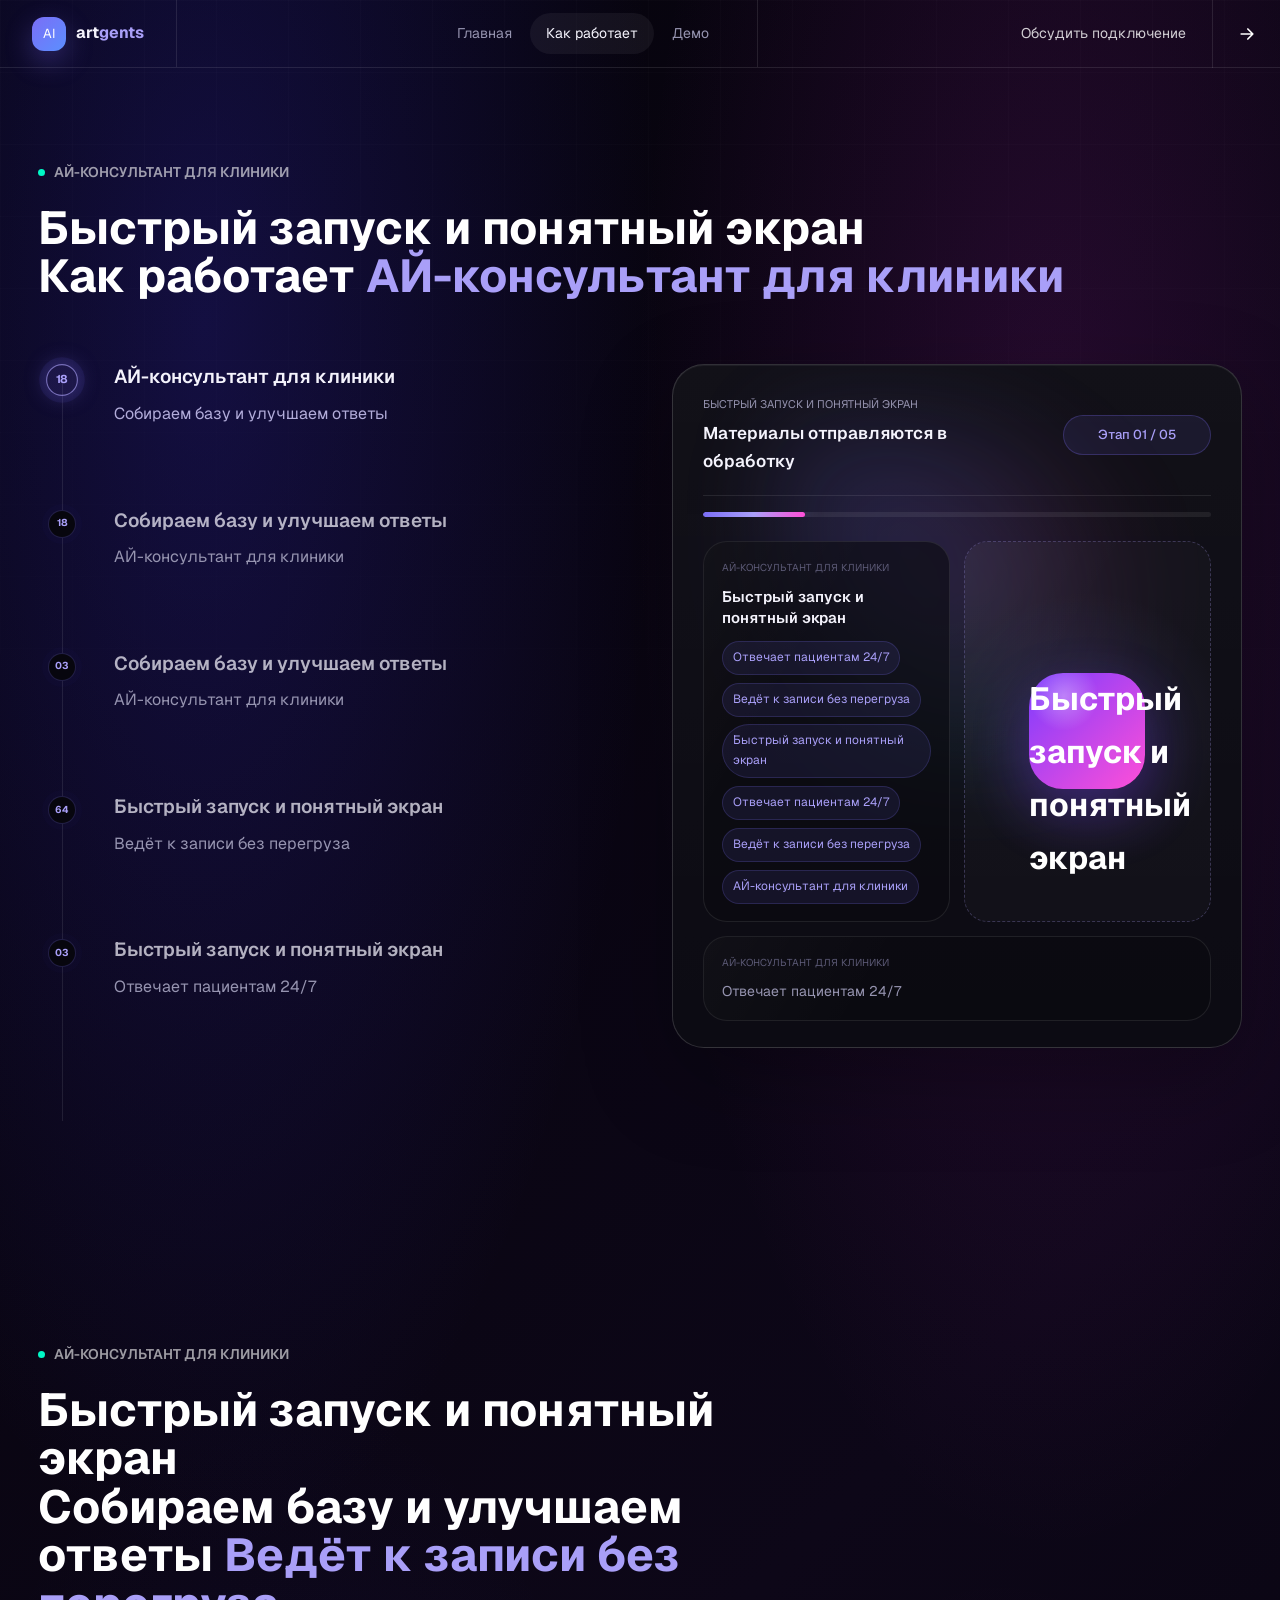
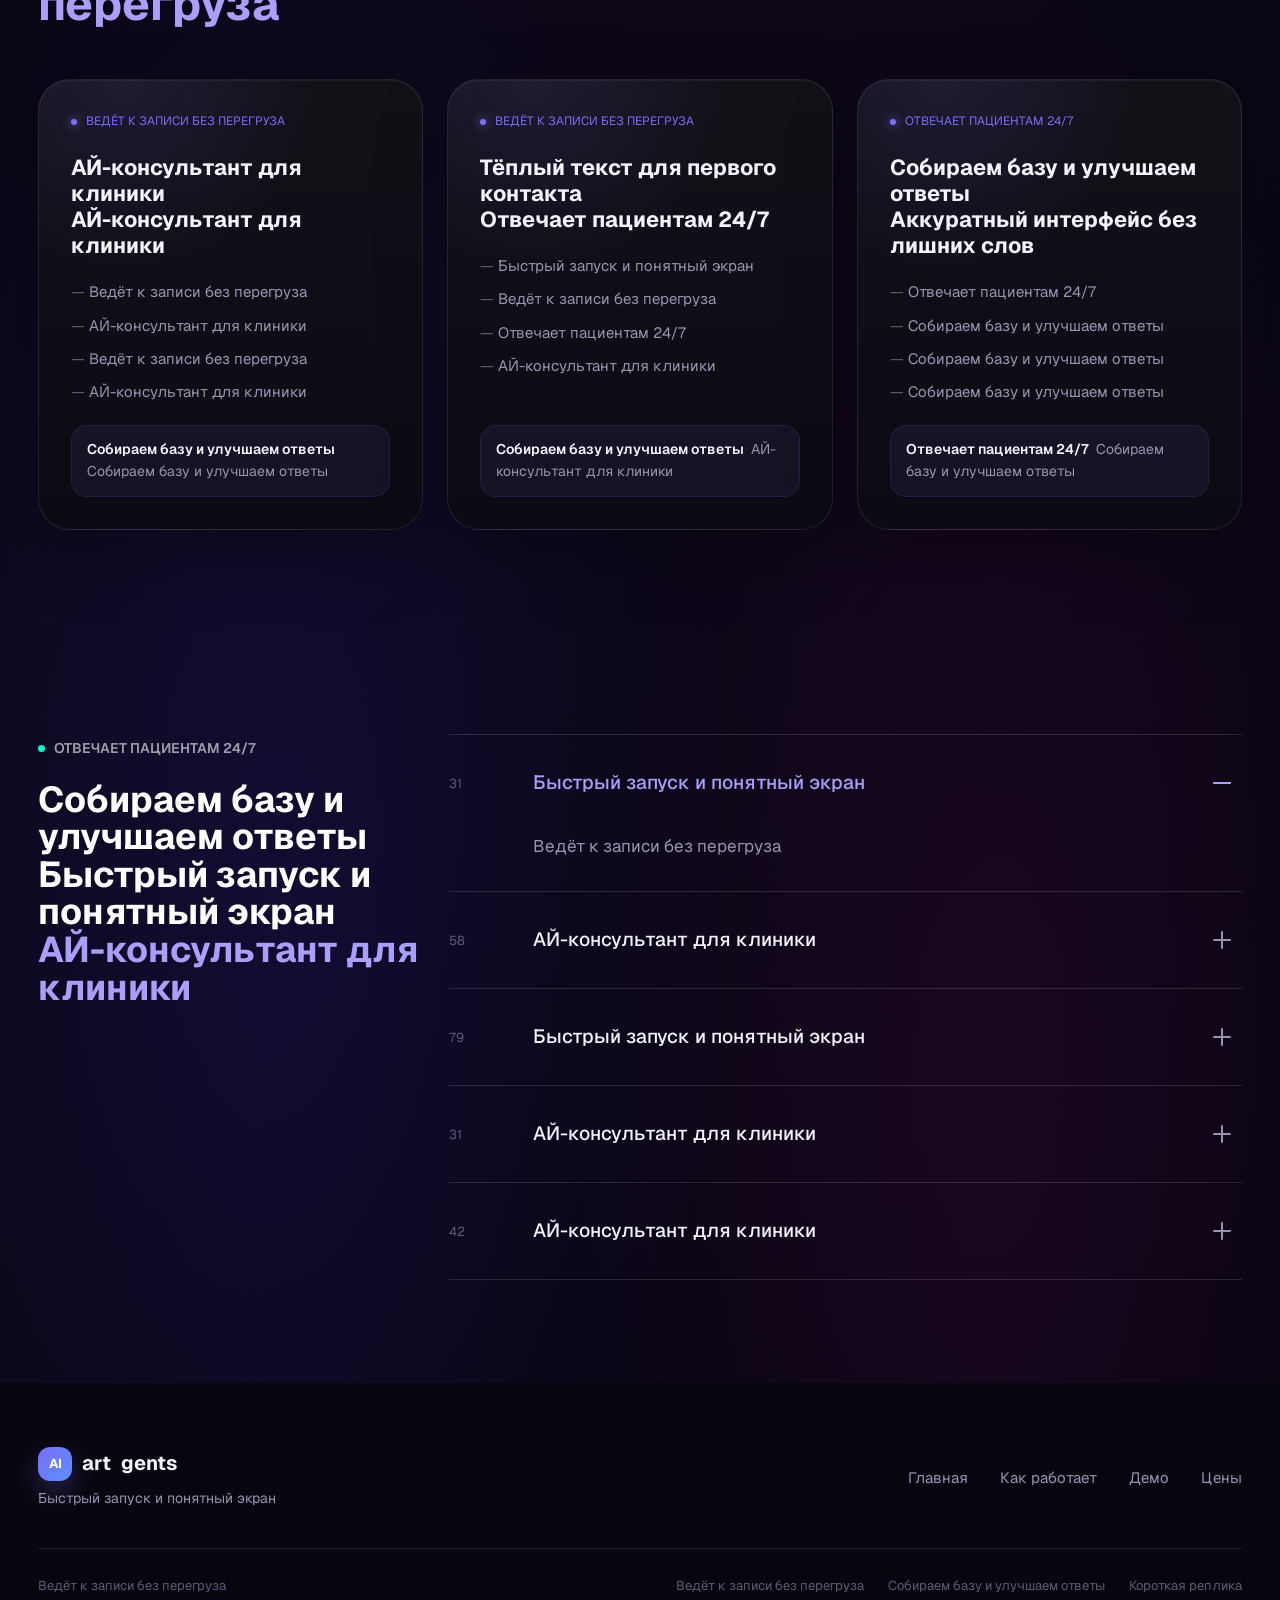
==== how.html @ 4495eeed "Восстанавливаем сайт" ====
<!DOCTYPE html>
<html lang="ru">
<head>
  <meta charset="UTF-8" />
  <meta name="viewport" content="width=device-width, initial-scale=1.0" />
  <title>Как работает AI-консультант</title>
  <link rel="preconnect" href="https://fonts.googleapis.com">
  <link rel="preconnect" href="https://fonts.gstatic.com" crossorigin>
  <link href="https://fonts.googleapis.com/css2?family=Geist:wght@400;500;600;700;800&display=swap" rel="stylesheet">
  <link rel="stylesheet" href="styles.css" />
  <link rel="stylesheet" href="how.css" />
</head>
<body>

  <nav class="nav">
    <a href="index.html" class="nav__logo" aria-label="Artgents">
      <span class="nav__logo-mark">AI</span>
      <span class="nav__logo-text">art<span>gents</span></span>
    </a>
    <div class="nav__links">
      <a href="index.html" class="nav__link">Главная</a>
      <a href="how.html" class="nav__link nav__link--active">Как работает</a>
      <a href="demo.html" class="nav__link">Демо</a>
    </div>
    <button type="button" class="nav__cta">
      <span class="nav__cta-text">Обсудить подключение</span>
      <span class="nav__cta-arrow" aria-hidden="true">
        <svg viewBox="0 0 24 24" fill="none">
          <path d="M5 12h14M13 6l6 6-6 6" stroke="currentColor" stroke-width="2" stroke-linecap="round" stroke-linejoin="round"/>
        </svg>
      </span>
    </button>
  </nav>

  <main>

    <!-- ── SECTION 1: ЗАПУСК ─────────────────────────────── -->
    <section class="how-launch section--dark" id="launch">
      <div class="shell">

        <div class="how-launch__head">
          <div class="label">АЙ-консультант для клиники</div>
          <h2>Быстрый запуск и понятный экран<br>Как работает <em>АЙ-консультант для клиники</em></h2>
        </div>

        <div class="how-launch__grid" id="launchSection">

          <!-- Left: timeline -->
          <div class="launch-copy">
            <div class="launch-timeline" id="launchTimeline">
              <div class="timeline-fill" id="timelineFill"></div>

              <article class="process-step is-active" data-step="0">
                <span class="step-dot">18</span>
                <h3>АЙ-консультант для клиники</h3>
                <p>Собираем базу и улучшаем ответы</p>
              </article>

              <article class="process-step" data-step="1">
                <span class="step-dot">18</span>
                <h3>Собираем базу и улучшаем ответы</h3>
                <p>АЙ-консультант для клиники</p>
              </article>

              <article class="process-step" data-step="2">
                <span class="step-dot">03</span>
                <h3>Собираем базу и улучшаем ответы</h3>
                <p>АЙ-консультант для клиники</p>
              </article>

              <article class="process-step" data-step="3">
                <span class="step-dot">64</span>
                <h3>Быстрый запуск и понятный экран</h3>
                <p>Ведёт к записи без перегруза</p>
              </article>

              <article class="process-step" data-step="4">
                <span class="step-dot">03</span>
                <h3>Быстрый запуск и понятный экран</h3>
                <p>Отвечает пациентам 24/7</p>
              </article>
            </div>
          </div>

          <!-- Right: sticky visual panel -->
          <div class="launch-visual-wrap">
            <div class="launch-stage">
              <div class="stage-header">
                <div>
                  <div class="stage-kicker">Быстрый запуск и понятный экран</div>
                  <div class="stage-title" id="stageTitle">АЙ-консультант для клиники</div>
                </div>
                <div class="stage-status" id="stageStatus">Ведёт к записи без перегруза</div>
              </div>
              <div class="stage-progress"><i id="stageProgress"></i></div>

              <div class="stage-body">

                <!-- Panel 0: Входные данные -->
                <div class="stage-panel is-active" data-panel="0">
                  <div class="panel-grid">
                    <div class="mini-card">
                      <div class="mini-label">АЙ-консультант для клиники</div>
                      <div class="mini-title">Быстрый запуск и понятный экран</div>
                      <div class="doc-cloud">
                        <span class="doc-chip">Отвечает пациентам 24/7</span>
                        <span class="doc-chip">Ведёт к записи без перегруза</span>
                        <span class="doc-chip">Быстрый запуск и понятный экран</span>
                        <span class="doc-chip">Отвечает пациентам 24/7</span>
                        <span class="doc-chip">Ведёт к записи без перегруза</span>
                        <span class="doc-chip">АЙ-консультант для клиники</span>
                      </div>
                    </div>
                    <div class="mini-card drop-zone">
                      <div class="drop-orb">Быстрый запуск и понятный экран</div>
                    </div>
                    <div class="mini-card mini-card--full">
                      <div class="mini-label">АЙ-консультант для клиники</div>
                      <div class="mini-title mini-title--note">Отвечает пациентам 24/7</div>
                    </div>
                  </div>
                </div>

                <!-- Panel 1: База знаний -->
                <div class="stage-panel" data-panel="1">
                  <div class="kb-map">
                    <div class="kb-core">Отвечает пациентам 24/7<br>Аккуратный интерфейс без лишних слов</div>
                    <span class="module-chip m1">АЙ-консультант для клиники</span>
                    <span class="module-chip m2">Просмотр</span>
                    <span class="module-chip m3">Отвечает пациентам 24/7</span>
                    <span class="module-chip m4">Ведёт к записи без перегруза</span>
                    <span class="module-chip m5">Быстрый запуск и понятный экран</span>
                    <span class="module-chip m6">Собираем базу и улучшаем ответы</span>
                  </div>
                  <div class="insight-banner">Отвечает пациентам 24/7</div>
                </div>

                <!-- Panel 2: Тестирование -->
                <div class="stage-panel" data-panel="2">
                  <div class="panel-grid">
                    <div class="mini-card">
                      <div class="mini-label">Ведёт к записи без перегруза</div>
                      <div class="test-list">
                        <div class="test-line"><span>Отвечает пациентам 24/7</span><span class="check-pill">Ведёт к записи без перегруза</span></div>
                        <div class="test-line"><span>Ведёт к записи без перегруза</span><span class="check-pill">Собираем базу и улучшаем ответы</span></div>
                        <div class="test-line"><span>АЙ-консультант для клиники</span><span class="check-pill">Быстрый запуск и понятный экран</span></div>
                        <div class="test-line"><span>Собираем базу и улучшаем ответы</span><span class="check-pill">Быстрый запуск и понятный экран</span></div>
                        <div class="test-line"><span>Быстрый запуск и понятный экран</span><span class="check-pill">Отвечает пациентам 24/7</span></div>
                      </div>
                    </div>
                    <div class="mini-card test-score">
                      <div class="score-ring">
                        <div class="score-content">
                          <div class="score-number">Быстрый запуск и понятный экран</div>
                          <div class="score-text">Быстрый запуск и понятный экран<br>Ведёт к записи без перегруза</div>
                        </div>
                      </div>
                    </div>
                  </div>
                </div>

                <!-- Panel 3: Виджет -->
                <div class="stage-panel" data-panel="3">
                  <div class="panel-grid">
                    <div class="mini-card site-preview">
                      <div class="site-top">
                        <span class="site-dot"></span>
                        <span class="site-dot"></span>
                        <span class="site-dot"></span>
                      </div>
                      <div class="site-content">
                        <div class="site-line w1"></div>
                        <div class="site-line w2"></div>
                        <div class="site-line w3"></div>
                        <div class="site-line w4"></div>
                        <div class="widget-bubble">Быстрый запуск и понятный экран</div>
                      </div>
                    </div>
                    <div class="mini-card">
                      <div class="mini-label">Собираем базу и улучшаем ответы</div>
                      <div class="code-box">
                        <div class="code-line">Ведёт к записи без перегруза<span>Отвечает пациентам 24/7</span> Быстрый запуск и понятный экран<span>Тёплый текст для первого контакта</span>Ведёт к записи без перегруза</div>
                        <div class="code-line">Собираем базу и улучшаем ответы <span>Отвечает пациентам 24/7</span></div>
                        <div class="code-line">Собираем базу и улучшаем ответы <span>Отвечает пациентам 24/7</span></div>
                        <div class="code-line">Собираем базу и улучшаем ответы <span>АЙ-консультант для клиники</span></div>
                      </div>
                      <div class="insight-banner">Ведёт к записи без перегруза</div>
                    </div>
                  </div>
                </div>

                <!-- Panel 4: Первые диалоги -->
                <div class="stage-panel" data-panel="4">
                  <div class="dialog-grid">
                    <div class="dialog-tile">
                      <div class="dialog-question">Ведёт к записи без перегруза</div>
                      <div class="dialog-meta">
                        <span class="meta-pill">Аккуратный интерфейс без лишних слов</span>
                        <span class="meta-pill">Собираем базу и улучшаем ответы</span>
                      </div>
                    </div>
                    <div class="dialog-tile">
                      <div class="dialog-question">Отвечает пациентам 24/7</div>
                      <div class="dialog-meta">
                        <span class="meta-pill">Быстрый запуск и понятный экран</span>
                        <span class="meta-pill">Собираем базу и улучшаем ответы</span>
                      </div>
                    </div>
                    <div class="dialog-tile">
                      <div class="dialog-question">Отвечает пациентам 24/7</div>
                      <div class="dialog-meta">
                        <span class="meta-pill">Собираем базу и улучшаем ответы</span>
                        <span class="meta-pill">Отвечает пациентам 24/7</span>
                      </div>
                    </div>
                    <div class="dialog-tile">
                      <div class="dialog-question">Собираем базу и улучшаем ответы</div>
                      <div class="dialog-meta">
                        <span class="meta-pill">Ведёт к записи без перегруза</span>
                        <span class="meta-pill">Ведёт к записи без перегруза</span>
                      </div>
                    </div>
                  </div>
                  <div class="insight-banner">Ведёт к записи без перегруза</div>
                </div>

              </div>
            </div>
          </div>

        </div>
      </div>
    </section>

    <!-- ── SECTION 2: ТР МЕСЯЦА ─────────────────────────── -->
    <section class="how-months section--dark" id="months">
      <div class="shell">

          <div class="how-months__head">
            <div class="label">АЙ-консультант для клиники</div>
            <h2>Быстрый запуск и понятный экран<br>Собираем базу и улучшаем ответы <em>Ведёт к записи без перегруза</em></h2>
          </div>

          <div class="months-row">

          <article class="month-card">
            <div class="month-num">Ведёт к записи без перегруза</div>
            <h3>АЙ-консультант для клиники<br>АЙ-консультант для клиники</h3>
            <ul class="month-list">
              <li>Ведёт к записи без перегруза</li>
              <li>АЙ-консультант для клиники</li>
              <li>Ведёт к записи без перегруза</li>
              <li>АЙ-консультант для клиники</li>
            </ul>
            <div class="month-result"><strong>Собираем базу и улучшаем ответы</strong> Собираем базу и улучшаем ответы</div>
          </article>

          <article class="month-card">
            <div class="month-num">Ведёт к записи без перегруза</div>
            <h3>Тёплый текст для первого контакта<br>Отвечает пациентам 24/7</h3>
            <ul class="month-list">
              <li>Быстрый запуск и понятный экран</li>
              <li>Ведёт к записи без перегруза</li>
              <li>Отвечает пациентам 24/7</li>
              <li>АЙ-консультант для клиники</li>
            </ul>
            <div class="month-result"><strong>Собираем базу и улучшаем ответы</strong> АЙ-консультант для клиники</div>
          </article>

          <article class="month-card">
            <div class="month-num">Отвечает пациентам 24/7</div>
            <h3>Собираем базу и улучшаем ответы<br>Аккуратный интерфейс без лишних слов</h3>
            <ul class="month-list">
              <li>Отвечает пациентам 24/7</li>
              <li>Собираем базу и улучшаем ответы</li>
              <li>Собираем базу и улучшаем ответы</li>
              <li>Собираем базу и улучшаем ответы</li>
            </ul>
            <div class="month-result"><strong>Отвечает пациентам 24/7</strong> Собираем базу и улучшаем ответы</div>
          </article>

        </div>

      </div>
    </section>

    <!-- ── SECTION 3: FAQ ─────────────────────────────────── -->
    <section class="how-faq section--dark" id="faq">
      <div class="shell">
        <div class="faq-grid">

          <div class="faq-copy">
            <div class="label">Отвечает пациентам 24/7</div>
            <h2>Собираем базу и улучшаем ответы<br>Быстрый запуск и понятный экран<br><em>АЙ-консультант для клиники</em></h2>
          </div>

          <div class="faq-list" data-accordion>

            <article class="faq-item is-open">
              <button type="button" class="faq-trigger" aria-expanded="true">
                <span class="faq-index">31</span>
                <span class="faq-question">Быстрый запуск и понятный экран</span>
                <span class="faq-icon" aria-hidden="true"></span>
              </button>
              <div class="faq-content">
                <div class="faq-answer">
                  <p>Ведёт к записи без перегруза</p>
                </div>
              </div>
            </article>

            <article class="faq-item">
              <button type="button" class="faq-trigger" aria-expanded="false">
                <span class="faq-index">58</span>
                <span class="faq-question">АЙ-консультант для клиники</span>
                <span class="faq-icon" aria-hidden="true"></span>
              </button>
              <div class="faq-content">
                <div class="faq-answer">
                  <p>Отвечает пациентам 24/7</p>
                </div>
              </div>
            </article>

            <article class="faq-item">
              <button type="button" class="faq-trigger" aria-expanded="false">
                <span class="faq-index">79</span>
                <span class="faq-question">Быстрый запуск и понятный экран</span>
                <span class="faq-icon" aria-hidden="true"></span>
              </button>
              <div class="faq-content">
                <div class="faq-answer">
                  <p>Отвечает пациентам 24/7</p>
                </div>
              </div>
            </article>

            <article class="faq-item">
              <button type="button" class="faq-trigger" aria-expanded="false">
                <span class="faq-index">31</span>
                <span class="faq-question">АЙ-консультант для клиники</span>
                <span class="faq-icon" aria-hidden="true"></span>
              </button>
              <div class="faq-content">
                <div class="faq-answer">
                  <p>АЙ-консультант для клиники</p>
                </div>
              </div>
            </article>

            <article class="faq-item">
              <button type="button" class="faq-trigger" aria-expanded="false">
                <span class="faq-index">42</span>
                <span class="faq-question">АЙ-консультант для клиники</span>
                <span class="faq-icon" aria-hidden="true"></span>
              </button>
              <div class="faq-content">
                <div class="faq-answer">
                  <p>Быстрый запуск и понятный экран</p>
                </div>
              </div>
            </article>

          </div>
        </div>
      </div>
    </section>

  </main>

  <footer class="footer">
    <div class="shell">

      <div class="footer__main">
        <div class="footer__brand">
          <a href="index.html" class="footer__logo" aria-label="Artgents">
            <span class="nav__logo-mark">AI</span>
            art<span>gents</span>
          </a>
          <p class="footer__tagline">Быстрый запуск и понятный экран</p>
        </div>
        <nav class="footer__nav" aria-label="Навигация">
          <a href="index.html" class="footer__link">Главная</a>
          <a href="how.html" class="footer__link">Как работает</a>
          <a href="demo.html" class="footer__link">Демо</a>
          <a href="index.html#pricing" class="footer__link">Цены</a>
        </nav>
      </div>

      <div class="footer__bottom">
        <p class="footer__legal">Ведёт к записи без перегруза</p>
        <div class="footer__bottom-right">
          <p class="footer__copy">Ведёт к записи без перегруза</p>
          <a href="#" class="footer__link footer__link--small">Собираем базу и улучшаем ответы</a>
          <a href="#" class="footer__link footer__link--small">Короткая реплика</a>
        </div>
      </div>

    </div>
  </footer>

  <script src="script.js"></script>
  <script src="animations/how-page.js"></script>
</body>
</html>
---- styles.css ----
/* ── TOKENS ─────────────────────────────────────────────── */
:root {
  /* Dark backgrounds */
  --bg:       #07060e;   /* единый базовый тёмный */
  --bg-2:     #07060e;
  --bg-3:     #07060e;

  /* Dark background system — gradient spots */
  --grd-1:    rgba(60, 50, 228, 0.24);   /* фиолетово-синее */
  --grd-2:    rgba(186, 38, 190, 0.16);  /* фиолетово-розовое */
  --grd-size: 40%;                        /* радиус пятен */

  /* Surfaces (dark) */
  --surface:   rgba(255,255,255,0.055);
  --surface-2: rgba(255,255,255,0.09);
  --line:      rgba(255,255,255,0.09);
  --line-2:    rgba(255,255,255,0.15);

  /* Text dark */
  --text:  #f4f3fc;
  --muted: #9694b0;
  --soft:  #5c5a76;

  /* Accents */
  --accent:   #7b6ef6;
  --accent-2: #a99ff8;

  /* Animation palette (phone, report, cards) */
  --anim-violet: #7c3cff;
  --anim-pink:   #ff4fd8;
  --anim-cyan:   #48e8ff;
  --teal:     #00F8C6;  /* единый mint-teal — лейблы, иконки */
  --teal-2:   #7ffce0;
  --green:    #4ade80;  /* status only */
  --red:      #fb7185;

  /* Heading colours */
  --heading-on-dark:     #ffffff;   /* база заголовка на тёмном фоне */
  --heading-em-on-dark:  #a99ff8;   /* акцент <em> на тёмном — лаванда */

  /* Typography */
  --font-head: 'Geist', system-ui, sans-serif;
  --font-body: 'Geist', system-ui, sans-serif;

  /* Layout */
  --container: min(1440px, calc(100vw - clamp(32px, 6vw, 120px)));
  --gap:       20px;

  /* Radii */
  --r-xl: 32px;
  --r-lg: 24px;
  --r-md: 16px;
  --r-sm: 10px;

  /* Shadows */
  --shadow:    0 32px 80px rgba(0,0,0,0.36);
  --shadow-sm: 0 14px 36px rgba(0,0,0,0.22);
}



/* ── RESET & BASE ───────────────────────────────────────── */
*,
*::before,
*::after {
  box-sizing: border-box;
  margin: 0;
  padding: 0;
}

html {
  scroll-behavior: smooth;
}

body {
  font-family: var(--font-body);
  font-size: 16px;
  line-height: 1.65;
  color: var(--text);
  background:
    radial-gradient(ellipse at 16% 10%, rgba(60, 50, 228, 0.24), transparent 30%),
    radial-gradient(ellipse at 82% 14%, rgba(186, 38, 190, 0.16), transparent 28%),
    radial-gradient(ellipse at 22% 78%, rgba(60, 50, 228, 0.14), transparent 32%),
    radial-gradient(ellipse at 78% 84%, rgba(186, 38, 190, 0.10), transparent 30%),
    linear-gradient(135deg, #05030b 0%, #0d0718 52%, #05030b 100%);
  overflow-x: hidden;
}

body::before {
  content: '';
  position: fixed;
  inset: 0;
  z-index: -1;
  background:
    linear-gradient(rgba(255,255,255,.022) 1px, transparent 1px),
    linear-gradient(90deg, rgba(255,255,255,.022) 1px, transparent 1px);
  background-size: 72px 72px;
  mask-image: linear-gradient(to bottom, rgba(0,0,0,.7), rgba(0,0,0,.08));
  pointer-events: none;
}

a {
  color: inherit;
  text-decoration: none;
}

button,
input,
textarea {
  font: inherit;
}

img,
svg {
  display: block;
  max-width: 100%;
}

/* ── TYPOGRAPHY ─────────────────────────────────────────── */
h1, h2, h3, h4 {
  font-family: var(--font-head);
  font-weight: 700;
  line-height: 1.05;
  color: var(--heading-on-dark);
}

h1 { font-size: clamp(48px, 5.5vw, 100px); }
h2 { font-size: clamp(36px, 4vw, 72px); }
h3 { font-size: clamp(22px, 1.8vw, 34px); }
h4 { font-size: clamp(16px, 1.2vw, 22px); }

h1 em,
h2 em,
h3 em {
  font-style: normal;
  color: var(--heading-em-on-dark);
}

/* ── LAYOUT ─────────────────────────────────────────────── */
.shell {
  width: var(--container);
  margin-inline: auto;
}

.grid-12 {
  display: grid;
  grid-template-columns: repeat(12, 1fr);
  gap: var(--gap);
}

/* ── SECTION LABEL ──────────────────────────────────────── */
.label {
  display: inline-flex;
  align-items: center;
  gap: 9px;
  font-size: 14px;
  font-weight: 600;
  text-transform: uppercase;
  margin-bottom: 20px;
}

.label::before {
  content: '';
  width: 7px;
  height: 7px;
  border-radius: 50%;
  flex-shrink: 0;
}

.section--dark .label,
.hero .label {
  color: rgba(255, 255, 255, 0.60);
}

.section--dark .label::before,
.hero .label::before {
  background: var(--teal);
  box-shadow: 0 0 0 0 rgba(0, 248, 198, 0.55);
  animation: label-pulse-teal 2s infinite;
}

@keyframes label-pulse-teal {
  0%   { box-shadow: 0 0 0 0   rgba(0, 248, 198, 0.55); }
  70%  { box-shadow: 0 0 0 8px rgba(0, 248, 198, 0);    }
  100% { box-shadow: 0 0 0 0   rgba(0, 248, 198, 0);    }
}

/* ── BUTTONS ────────────────────────────────────────────── */
.btn {
  display: inline-flex;
  align-items: center;
  justify-content: center;
  gap: 8px;
  min-height: 52px;
  padding: 14px 26px;
  border: 1px solid transparent;
  border-radius: var(--r-md);
  font-weight: 600;
  font-size: 15px;
  cursor: pointer;
  transition: transform 0.22s ease, box-shadow 0.22s ease, opacity 0.22s ease;
  white-space: nowrap;
}

.btn--primary {
  position: relative;
  overflow: hidden;
  isolation: isolate;
  color: #fff;
  background: linear-gradient(135deg, #6952e8, #9580ff);
  box-shadow: 0 16px 40px rgba(105,82,232,0.36);
  transition: box-shadow 0.32s ease, transform 0.22s ease;
}

.btn--primary::before {
  content: '';
  position: absolute;
  inset: 0;
  z-index: -1;
  background: linear-gradient(135deg, #8b72f8, #b8a4ff);
  transform: scaleX(0);
  transform-origin: left;
  transition: transform 0.42s cubic-bezier(.4, 0, .2, 1);
}

.btn--primary:hover {
  transform: translateY(-2px);
  box-shadow: 0 22px 50px rgba(105,82,232,0.50);
}

.btn--primary:hover::before {
  transform: scaleX(1);
}

.btn--ghost {
  color: var(--text);
  background: transparent;
  border-color: var(--line-2);
}

.btn--ghost:hover {
  background: rgba(255,255,255,0.06);
  border-color: rgba(255,255,255,0.24);
}

/* ── NAV ────────────────────────────────────────────────── */
.nav {
  position: absolute;
  top: 0;
  left: 0;
  right: 0;
  z-index: 100;
  display: flex;
  align-items: stretch;
  justify-content: space-between;
  height: 68px;
  border-bottom: 1px solid rgba(255,255,255,0.10);
  background: transparent;
  transition: background 0.36s ease, box-shadow 0.36s ease, border-color 0.36s ease;
}

.nav--scrolled {
  position: fixed;
  background: rgba(8,7,15,0.76);
  backdrop-filter: blur(24px);
  -webkit-backdrop-filter: blur(24px);
  border-bottom-color: rgba(255,255,255,0.10);
  box-shadow: 0 8px 32px rgba(0,0,0,0.32);
}

.nav__logo {
  display: flex;
  align-items: center;
  gap: 10px;
  padding: 0 clamp(20px, 2.5vw, 36px);
  border-right: 1px solid rgba(255,255,255,0.10);
  font-family: var(--font-head);
  text-decoration: none;
  white-space: nowrap;
}

.nav__logo-mark {
  width: 34px;
  height: 34px;
  border-radius: 12px;
  display: grid;
  place-items: center;
  font-size: 13px;
  background: linear-gradient(135deg, var(--accent), #5b8fff);
  box-shadow: 0 10px 28px rgba(123,110,246,0.32);
  color: #fff;
  flex-shrink: 0;
}

.nav__logo-text span {
  color: var(--accent-2);
}

.nav__logo-text {
  font-size: 16px;
  font-weight: 700;
  color: var(--text);
}

.nav__links {
  display: flex;
  align-items: center;
  gap: 2px;
  padding: 0 clamp(20px, 2.5vw, 36px);
  border-right: 1px solid rgba(255,255,255,0.10);
  height: 100%;
}

.nav__link {
  padding: 9px 16px;
  border-radius: 999px;
  font-size: 14px;
  color: var(--muted);
  transition: color 0.2s, background 0.2s;
}

.nav__link:hover,
.nav__link--active {
  color: var(--text);
  background: var(--surface);
}

.nav__cta {
  display: flex;
  align-items: center;
  gap: clamp(16px, 2vw, 28px);
  height: 100%;
  padding-left: clamp(20px, 2.5vw, 36px);
  background: transparent;
  border: none;
  cursor: pointer;
  font: inherit;
  color: var(--text);
  font-size: 14px;
  white-space: nowrap;
}

.nav__cta-text {
  color: rgba(255,255,255,0.80);
  transition: color 0.2s ease;
}

.nav__cta:hover .nav__cta-text {
  color: #fff;
}

.nav__cta-arrow {
  display: grid;
  place-items: center;
  width: 68px;
  height: 68px;
  flex-shrink: 0;
  border-left: 1px solid rgba(255,255,255,0.10);
  color: #fff;
  transition: background 0.22s ease;
}

.nav__cta-arrow svg {
  width: 20px;
  height: 20px;
  transition: transform 0.22s ease;
}

.nav__cta:hover .nav__cta-arrow {
  background: rgba(255,255,255,0.07);
}

.nav__cta:hover .nav__cta-arrow svg {
  transform: translateX(3px);
}

/* ── FADE-UP ANIMATION ──────────────────────────────────── */
.fade-up {
  opacity: 0;
  transform: translateY(20px);
  transition: opacity 0.65s ease, transform 0.65s ease;
}

.fade-up.visible {
  opacity: 1;
  transform: translateY(0);
}

/* ── LIVE DOT ───────────────────────────────────────────── */
.live-dot {
  display: inline-block;
  width: 6px;
  height: 6px;
  border-radius: 50%;
  background: var(--green);
  box-shadow: 0 0 0 0 rgba(74,222,128,0.6);
  animation: live-pulse 1.6s infinite;
  flex-shrink: 0;
}

@keyframes live-pulse {
  0%   { box-shadow: 0 0 0 0   rgba(74,222,128,0.6); }
  70%  { box-shadow: 0 0 0 6px rgba(74,222,128,0);   }
  100% { box-shadow: 0 0 0 0   rgba(74,222,128,0);   }
}

/* ── HERO ───────────────────────────────────────────────── */
.hero {
  position: relative;
  padding-top: calc(68px + clamp(48px, 6vw, 96px));
  padding-bottom: clamp(60px, 6vw, 100px);
}

.hero__grid {
  display: grid;
  grid-template-columns: 1fr 1fr;
  gap: var(--gap);
  align-items: center;
}

.hero__left {
  display: flex;
  flex-direction: column;
  gap: 28px;
}

.hero__title {
  font-size: clamp(36px, 3.8vw, 64px);
  font-weight: 700;
  line-height: 1.05;
  color: var(--text);
}

.hero__sub {
  font-family: var(--font-head);
  font-size: clamp(16px, 1.3vw, 22px);
  font-weight: 500;
  line-height: 1.3;
  color: var(--muted);
  max-width: 42ch;
}

.hero__actions {
  display: flex;
  gap: 12px;
  flex-wrap: wrap;
}

.hero__right {
  display: grid;
  place-items: center;
  overflow: visible;
}

/* ── SECTION BASE ───────────────────────────────────────── */
.section {
  padding-block: clamp(80px, 8vw, 140px);
}

.what__layout {
  display: grid;
  gap: clamp(32px, 4vw, 56px);
}

.what__head h2 {
  margin-top: 16px;
}

.what__desc {
  margin-top: 18px;
  max-width: 54ch;
  color: var(--muted);
  font-size: clamp(15px, 1vw, 18px);
  line-height: 1.7;
}

.what__cards {
  display: grid;
  grid-template-columns: repeat(3, minmax(0, 1fr));
  gap: var(--gap);
}

.what-card {
  min-height: 240px;
  padding: clamp(20px, 2vw, 32px);
  border-radius: var(--r-lg);
  border: 1px solid var(--line);
  background:
    linear-gradient(180deg, rgba(255,255,255,0.045), rgba(255,255,255,0.02)),
    var(--bg);
  display: flex;
  flex-direction: column;
  gap: 16px;
  transition: box-shadow 0.22s ease;
}

.what-card:hover {
  box-shadow: 0 18px 56px rgba(0,0,0,0.28);
}

.what-card__num {
  width: 34px;
  height: 34px;
  border-radius: 10px;
  display: inline-flex;
  align-items: center;
  justify-content: center;
  flex-shrink: 0;
  background: var(--accent);
  color: #fff;
  font-family: var(--font-head);
  font-size: 13px;
  font-weight: 700;
}

.what-card__body {
  display: flex;
  flex-direction: column;
  gap: 10px;
  margin-top: auto;
}

.what-card h3 {
  font-size: clamp(16px, 1.3vw, 22px);
  line-height: 1.2;
  color: var(--text);
}

.what-card p {
  color: var(--muted);
  font-size: 16px;
  line-height: 1.7;
}

.section--dark {
  position: relative;
  color: var(--text);
  background: transparent;
}

.problems__grid {
  display: grid;
  grid-template-columns: repeat(12, 1fr);
  gap: var(--gap);
  align-items: start;
}

.problems__copy {
  grid-column: 1 / 5;
  position: sticky;
  top: 120px;
  display: flex;
  flex-direction: column;
  gap: 32px;
}

.problems__desc {
  color: var(--muted);
  font-size: clamp(15px, 1vw, 17px);
  line-height: 1.75;
  margin-top: auto;
}

.problems__copy h2 {
  margin-top: 12px;
}

.problems__stack {
  grid-column: 5 / 13;
  display: flex;
  flex-direction: column;
  gap: 16px;
  padding-bottom: clamp(60px, 8vw, 120px);
}

.problem-card {
  position: sticky;
  padding: clamp(28px, 2.8vw, 44px);
  border-radius: var(--r-xl);
  border: 1px solid var(--line);
  background: var(--bg-3);
  display: flex;
  flex-direction: column;
  gap: 16px;
  transition: border-color 0.25s;
}

.problem-card:nth-child(1) { top: 112px; }
.problem-card:nth-child(2) { top: 128px; }
.problem-card:nth-child(3) { top: 144px; }
.problem-card:nth-child(4) { top: 160px; }

.problem-card:hover {
  border-color: var(--line-2);
}

.problem-card__num {
  font-family: var(--font-head);
  font-size: 11px;
  font-weight: 600;
  color: var(--accent-2);
  opacity: 0.7;
}

.problem-card__body {
  display: flex;
  flex-direction: column;
  gap: 10px;
}

.problem-card__body h3 {
  font-size: clamp(20px, 1.7vw, 30px);
}

.problem-card__body p {
  color: var(--muted);
  font-size: 16px;
  line-height: 1.75;
  max-width: 56ch;
}

@media (max-width: 1120px) {
  .what__cards {
    grid-template-columns: repeat(2, minmax(0, 1fr));
  }
}

@media (max-width: 768px) {
  .what__cards {
    grid-template-columns: 1fr;
  }

  .nav__links { display: none; }
  .nav { padding: 10px 12px 10px 16px; }
}
/* ?? RESULTS SECTION ?????????????????????????????????????? */
.results__head {
  margin-bottom: clamp(40px, 4vw, 64px);
}

.results__copy h2 {
  margin-top: 12px;
}

/* 12-col × 2-row bento grid */
.results__grid {
  display: grid;
  grid-template-columns: repeat(12, 1fr);
  grid-auto-rows: 1fr;
  gap: var(--gap);
}

.results__grid > :nth-child(1) { grid-column: 1 / 5;  grid-row: 1; }
.results__grid > :nth-child(2) { grid-column: 1 / 5;  grid-row: 2; }
.results__grid > :nth-child(3) { grid-column: 5 / 10; grid-row: 1 / 3; }
.results__grid > :nth-child(4) { grid-column: 10 / 13; grid-row: 1; }
.results__grid > :nth-child(5) { grid-column: 10 / 13; grid-row: 2; }

/* Base card */
.result-card {
  padding: clamp(24px, 2vw, 32px);
  border-radius: var(--r-xl);
  border: 1px solid var(--line);
  background:
    linear-gradient(180deg, rgba(255,255,255,0.045), rgba(255,255,255,0.02)),
    var(--bg);
  display: flex;
  flex-direction: column;
  gap: 16px;
  transition: box-shadow 0.22s ease;
}

.result-card:hover {
  box-shadow: 0 18px 56px rgba(0,0,0,0.28);
}

/* Check icon badge */
.result-card__check {
  width: 34px;
  height: 34px;
  border-radius: 10px;
  display: inline-flex;
  align-items: center;
  justify-content: center;
  flex-shrink: 0;
  background: var(--accent);
  color: #fff;
}

.result-card__check svg {
  width: 18px;
  height: 18px;
  display: block;
}

.result-card__body {
  display: flex;
  flex-direction: column;
  gap: 8px;
  margin-top: auto;
}

.result-card h3 {
  font-size: clamp(16px, 1.2vw, 20px);
  line-height: 1.2;
  color: var(--text);
}

.result-card p {
  color: var(--muted);
  font-size: 16px;
  line-height: 1.7;
}

/* Featured (center) card */
.result-card--featured {
  background: linear-gradient(135deg, var(--accent) 0%, #9b8cf9 100%);
  border-color: transparent;
  box-shadow: 0 24px 64px rgba(123,110,246,0.28);
  color: #fff;
  position: relative;
  overflow: hidden;
}

.result-card--featured:hover {
  border-color: transparent;
  box-shadow: 0 28px 80px rgba(123,110,246,0.36);
}

.result-card--featured h3 {
  color: #fff;
  font-size: clamp(20px, 1.6vw, 26px);
}

.result-card--featured p {
  color: rgba(255,255,255,0.78);
  font-size: clamp(14px, 1vw, 16px);
}

/* Large icon */
.result-card__big-icon {
  width: 64px;
  height: 64px;
  border-radius: 20px;
  display: grid;
  place-items: center;
  color: #fff;
  background: rgba(255,255,255,0.18);
  border: 1px solid rgba(255,255,255,0.24);
  flex: 0 0 auto;
}

.result-card__big-icon svg {
  width: 30px;
  height: 30px;
}

/* Content takes left 60% — right 40% reserved for future image */
.result-card__content {
  max-width: 60%;
  display: flex;
  flex-direction: column;
  gap: 16px;
  margin-top: auto;
}

/* ── PRICING SECTION ────────────────────────────────────── */
.pricing__grid {
  display: grid;
  grid-template-columns: repeat(12, 1fr);
  gap: var(--gap);
  align-items: stretch;
}

/* Col 1–4: copy */
.pricing__copy {
  grid-column: 1 / 5;
  display: flex;
  flex-direction: column;
}

.pricing__copy h2 {
  font-size: 54px;
  color: var(--heading-on-dark);
  margin-top: 16px;
}

.pricing__desc {
  margin-top: auto;
  font-size: 17px;
  line-height: 1.65;
  color: var(--muted);
  max-width: 36ch;
}

/* Col 5–8: dark price card */
.price-card {
  grid-column: 5 / 9;
  position: relative;
  overflow: hidden;
  isolation: isolate;
  padding: clamp(28px, 2.8vw, 44px);
  border-radius: var(--r-xl);
  background: var(--bg);
  display: flex;
  flex-direction: column;
  gap: 24px;
}

.price-card::before {
  content: '';
  position: absolute;
  width: 72%;
  height: 56%;
  top: -10%;
  right: -14%;
  border-radius: 50%;
  background:
    radial-gradient(circle at 38% 42%, rgba(124,60,255,0.42), transparent 56%),
    radial-gradient(circle at 68% 28%, rgba(255,79,216,0.28), transparent 52%);
  filter: blur(48px);
  z-index: -1;
  pointer-events: none;
}

.price-card__for {
  font-size: 14px;
  font-weight: 600;
  text-transform: uppercase;
  color: var(--accent-2);
}

.price-card__amount {
  display: flex;
  align-items: baseline;
  gap: 10px;
}

.price-card__num {
  font-family: var(--font-head);
  font-size: clamp(44px, 4vw, 68px);
  font-weight: 700;
  color: #fff;
  line-height: 1;
}

.price-card__unit {
  font-size: clamp(15px, 1.1vw, 20px);
  color: var(--muted);
  font-weight: 500;
}

.price-card__list {
  list-style: none;
  display: flex;
  flex-direction: column;
  gap: 12px;
  flex: 1;
}

.price-card__list li {
  display: flex;
  align-items: flex-start;
  gap: 10px;
  font-size: 16px;
  color: var(--muted);
  line-height: 1.5;
}

.price-card__list li::before {
  content: '✓';
  color: var(--green);
  font-weight: 700;
  flex-shrink: 0;
  margin-top: 1px;
}

.price-card__btn {
  width: 100%;
}

.price-card__after {
  font-size: 13px;
  color: var(--soft);
  text-align: center;
}

/* Col 9–12: info */
.pricing__info {
  grid-column: 9 / 13;
  display: flex;
  flex-direction: column;
  gap: 20px;
}

.pricing__info-top {
  display: flex;
  flex-direction: column;
  gap: 16px;
  flex: 1;
}

.pricing__info h3 {
  font-size: clamp(20px, 1.6vw, 26px);
  line-height: 1.2;
  color: var(--heading-on-dark);
}

.pricing__info p {
  color: var(--muted);
  font-size: 16px;
  line-height: 1.65;
}

.pricing__feat {
  display: flex;
  align-items: center;
  gap: 14px;
  padding: 16px 18px;
  border-radius: var(--r-md);
  background: rgba(255,255,255,0.045);
  border: 1px solid var(--line);
  backdrop-filter: blur(12px);
  -webkit-backdrop-filter: blur(12px);
}

.pricing__feat-icon {
  width: 42px;
  height: 42px;
  border-radius: 13px;
  display: grid;
  place-items: center;
  flex-shrink: 0;
  color: #fff;
  background:
    radial-gradient(circle at 28% 18%, rgba(255,255,255,0.52), transparent 28%),
    linear-gradient(135deg, #7c3cff, #ff4fd8);
  box-shadow: 0 10px 24px rgba(124,60,255,0.32);
}

.pricing__feat-icon svg {
  width: 20px;
  height: 20px;
}

.pricing__feat p {
  font-size: 15px;
  font-weight: 600;
  line-height: 1.7;
  color: var(--text);
}

/* ── CTA BLOCK ──────────────────────────────────────────── */
.cta-block {
  margin-top: clamp(48px, 6vw, 96px);
  position: relative;
  isolation: isolate;
  overflow: hidden;
  border-radius: var(--r-xl);
  padding: clamp(48px, 5vw, 80px) clamp(32px, 4vw, 64px);
  display: grid;
  grid-template-columns: 1fr 1fr;
  gap: clamp(32px, 4vw, 80px);
  align-items: center;
  background:
    radial-gradient(ellipse at 8% 20%, rgba(60,50,228,0.38), transparent 46%),
    radial-gradient(ellipse at 88% 80%, rgba(186,38,190,0.24), transparent 44%),
    var(--bg);
}

.cta-block::after {
  content: '';
  position: absolute;
  inset: 0;
  z-index: -1;
  pointer-events: none;
  opacity: 0.13;
  background-image: url("data:image/svg+xml,%3Csvg viewBox='0 0 256 256' xmlns='http://www.w3.org/2000/svg'%3E%3Cfilter id='n'%3E%3CfeTurbulence type='fractalNoise' baseFrequency='0.65' numOctaves='4' stitchTiles='stitch'/%3E%3C/filter%3E%3Crect width='100%25' height='100%25' filter='url(%23n)'/%3E%3C/svg%3E");
  background-size: 180px 180px;
}

.cta-block__left h2 {
  color: var(--heading-on-dark);
  font-size: clamp(28px, 2.6vw, 46px);
  line-height: 1.1;
}

.cta-block__right {
  display: flex;
  flex-direction: column;
  gap: 28px;
}

.cta-block__right p {
  color: var(--muted);
  font-size: 17px;
  line-height: 1.7;
}

.cta-block__actions {
  display: flex;
  gap: 12px;
  flex-wrap: wrap;
}

.cta-block .btn--ghost {
  color: var(--text);
  border-color: var(--line-2);
}

/* ── FOOTER ─────────────────────────────────────────────── */
.footer {
  background: var(--bg);
  color: var(--text);
  padding-top: clamp(48px, 5vw, 72px);
  padding-bottom: clamp(28px, 3vw, 40px);
}

/* Top row: brand + nav */
.footer__main {
  display: flex;
  align-items: center;
  justify-content: space-between;
  gap: 32px;
  padding-bottom: clamp(28px, 3vw, 40px);
  border-bottom: 1px solid var(--line);
}

.footer__brand {
  display: flex;
  flex-direction: column;
  gap: 6px;
}

.footer__logo {
  display: inline-flex;
  align-items: center;
  gap: 10px;
  font-family: var(--font-head);
  font-weight: 700;
  font-size: 20px;
  color: var(--text);
  text-decoration: none;
}

.footer__tagline {
  font-size: 14px;
  color: var(--muted);
}

.footer__nav {
  display: flex;
  align-items: center;
  gap: 32px;
}

.footer__link {
  font-size: 15px;
  color: var(--muted);
  text-decoration: none;
  transition: color 0.2s ease;
}

.footer__link:hover {
  color: var(--text);
}

/* Bottom bar */
.footer__bottom {
  display: flex;
  align-items: center;
  justify-content: space-between;
  gap: 16px;
  padding-top: clamp(20px, 2vw, 28px);
  flex-wrap: wrap;
}

.footer__legal {
  font-size: 13px;
  color: var(--soft);
}

.footer__bottom-right {
  display: flex;
  align-items: center;
  gap: 24px;
}

.footer__copy {
  font-size: 13px;
  color: var(--soft);
}

.footer__link--small {
  font-size: 13px;
  color: var(--soft);
}

.footer__link--small:hover {
  color: var(--muted);
}

/* ── ANALYTICS SECTION ──────────────────────────────────── */
.analytics__grid {
  display: grid;
  grid-template-columns: 1fr 1fr;
  gap: var(--gap);
  align-items: center;
}

.analytics__left {
  display: flex;
  flex-direction: column;
  gap: 28px;
}

.analytics__desc {
  color: var(--muted);
  font-size: clamp(15px, 1.1vw, 18px);
  line-height: 1.75;
  max-width: 44ch;
}

.analytics__right {
  display: grid;
  place-items: center;
  overflow: visible;
}

/* Stat cards */
.analytics__stats {
  display: flex;
  gap: 16px;
}

.analytics-stat {
  flex: 1;
  display: flex;
  align-items: center;
  gap: 14px;
  padding: 18px 20px;
  border-radius: var(--r-md);
  border: 1px solid var(--line-2);
  background: linear-gradient(135deg, rgba(255,255,255,0.07), rgba(255,255,255,0.03));
  backdrop-filter: blur(16px);
  -webkit-backdrop-filter: blur(16px);
}

.analytics-stat__icon {
  width: 44px;
  height: 44px;
  border-radius: 14px;
  display: grid;
  place-items: center;
  flex: 0 0 auto;
  color: #fff;
  background:
    radial-gradient(circle at 28% 18%, rgba(255,255,255,0.50), transparent 28%),
    linear-gradient(135deg, #7c3cff, #ff4fd8);
  box-shadow: 0 12px 28px rgba(124,60,255,0.36);
}

.analytics-stat__icon svg {
  width: 20px;
  height: 20px;
}

.analytics-stat__body {
  display: flex;
  flex-direction: column;
  gap: 2px;
}

.analytics-stat__num {
  font-family: var(--font-head);
  font-size: clamp(22px, 2vw, 32px);
  font-weight: 700;
  line-height: 1;
  color: var(--text);
}

.analytics-stat__label {
  font-size: 13px;
  color: var(--muted);
  line-height: 1.3;
}

/* ── MEDIA QUERIES ──────────────────────────────────────── */
---- how.css ----
/* ── HOW PAGE ──────────────────────────────────────────────
   Page-specific styles for how.html.
   All shared tokens, nav, footer, buttons → styles.css
   ─────────────────────────────────────────────────────────── */

/* ── UNIFIED PAGE BACKGROUND ────────────────────────────── */
/* Gradient spots span the full page height — not per-section.
   Sections themselves are transparent so the body bg shows through. */
body {
  background:
    radial-gradient(ellipse at 16% 10%, rgba(60, 50, 228, 0.24), transparent 30%),
    radial-gradient(ellipse at 82% 14%, rgba(186, 38, 190, 0.16), transparent 28%),
    radial-gradient(ellipse at 22% 78%, rgba(60, 50, 228, 0.14), transparent 32%),
    radial-gradient(ellipse at 78% 84%, rgba(186, 38, 190, 0.10), transparent 30%),
    linear-gradient(135deg, #05030b 0%, #0d0718 52%, #05030b 100%);
}

.how-launch,
.how-months,
.how-faq {
  background: transparent;
}

/* ── SECTION 1: ЗАПУСК ──────────────────────────────────── */
.how-launch {
  --g1-x: 12%;  --g1-y: 6%;
  --g2-x: 86%;  --g2-y: 78%;
  padding-top: calc(68px + clamp(56px, 7vw, 108px));
  padding-bottom: clamp(80px, 8vw, 140px);
}

.how-launch__head {
  margin-bottom: clamp(48px, 5vw, 72px);
}

.how-launch__head h2 {
  font-size: clamp(32px, 3.6vw, 62px);
  margin-top: 0;
}

.how-launch__grid {
  display: grid;
  grid-template-columns: 1fr 1fr;
  gap: clamp(48px, 5vw, 96px);
  align-items: start;
}

/* ── Timeline ───────────────────────────────────────────── */
.launch-timeline {
  position: relative;
  padding-left: 76px;
  padding-bottom: 15vh;
}

.launch-timeline::before {
  content: '';
  position: absolute;
  left: 24px;
  top: 14px;
  width: 1px;
  height: calc(100% - 28px);
  background: rgba(255, 255, 255, 0.09);
}

.timeline-fill {
  position: absolute;
  left: 24px;
  top: 14px;
  width: 1px;
  height: 0;
  background: linear-gradient(180deg, var(--accent-2), var(--accent), rgba(255, 79, 216, 0.70));
  box-shadow: 0 0 18px rgba(123, 110, 246, 0.40);
  transition: height 650ms cubic-bezier(.2, .8, .2, 1);
}

.process-step {
  position: relative;
  padding-bottom: 80px;
  cursor: pointer;
}

.process-step:last-child {
  padding-bottom: 0;
}

.step-dot {
  position: absolute;
  left: -66px;
  top: 2px;
  width: 28px;
  height: 28px;
  border-radius: 50%;
  display: grid;
  place-items: center;
  font-family: var(--font-head);
  font-size: 10px;
  font-weight: 700;
  color: var(--accent-2);
  background: var(--bg);
  border: 1px solid rgba(123, 110, 246, 0.24);
  box-shadow: 0 0 0 6px rgba(123, 110, 246, 0.02);
  transition: transform 300ms ease, background 300ms ease, border-color 300ms ease, box-shadow 300ms ease;
}

.process-step h3 {
  font-family: var(--font-body);
  font-size: 19px;
  line-height: 1.35;
  font-weight: 600;
  margin-bottom: 10px;
  color: rgba(244, 243, 252, 0.72);
  transition: color 300ms ease;
}

.process-step p {
  color: var(--muted);
  font-size: 16px;
  line-height: 1.72;
  margin: 0;
  max-width: 46ch;
  transition: color 300ms ease;
}

.process-step.is-active .step-dot {
  transform: scale(1.14);
  background: rgba(123, 110, 246, 0.12);
  border-color: rgba(169, 159, 248, 0.65);
  box-shadow: 0 0 0 6px rgba(123, 110, 246, 0.09), 0 0 20px rgba(123, 110, 246, 0.36);
}

.process-step.is-active h3 { color: var(--text); }
.process-step.is-active p  { color: rgba(200, 195, 240, 0.88); }

/* ── Stage panel (right, sticky) ────────────────────────── */
.launch-visual-wrap {
  position: sticky;
  top: 88px;
}

.launch-stage {
  position: relative;
  overflow: hidden;
  border-radius: var(--r-xl);
  border: 1px solid var(--line-2);
  background:
    linear-gradient(180deg, rgba(255, 255, 255, 0.045), rgba(255, 255, 255, 0.018)),
    var(--bg);
  box-shadow: 0 30px 90px rgba(0, 0, 0, 0.28), inset 0 1px 0 rgba(255, 255, 255, 0.055);
  padding: 30px;
  isolation: isolate;
}

.launch-stage::before {
  content: '';
  position: absolute;
  width: 70%;
  height: 56%;
  left: 15%;
  top: 6%;
  background:
    radial-gradient(circle at 30% 30%, rgba(123, 110, 246, 0.28), transparent 54%),
    radial-gradient(circle at 66% 46%, rgba(255, 79, 216, 0.12), transparent 52%),
    radial-gradient(circle at 52% 76%, rgba(72, 232, 255, 0.10), transparent 52%);
  filter: blur(44px);
  opacity: 0.78;
  z-index: -1;
  pointer-events: none;
}

.stage-header {
  display: flex;
  justify-content: space-between;
  align-items: center;
  gap: 20px;
  padding-bottom: 20px;
  border-bottom: 1px solid var(--line);
}

.stage-kicker {
  color: var(--muted);
  text-transform: uppercase;
  font-size: 11px;
  margin-bottom: 5px;
}

.stage-title {
  font-size: 17px;
  font-weight: 600;
  color: var(--text);
}

.stage-status {
  min-width: 148px;
  padding: 8px 12px;
  border-radius: 999px;
  background: rgba(123, 110, 246, 0.10);
  border: 1px solid rgba(123, 110, 246, 0.26);
  color: var(--accent-2);
  text-align: center;
  font-size: 13px;
  font-weight: 500;
  white-space: nowrap;
}

.stage-progress {
  margin-top: 16px;
  height: 5px;
  background: rgba(255, 255, 255, 0.07);
  border-radius: 999px;
  overflow: hidden;
}

.stage-progress i {
  display: block;
  width: 20%;
  height: 100%;
  border-radius: inherit;
  background: linear-gradient(90deg, var(--accent), var(--accent-2), var(--anim-pink));
  box-shadow: 0 0 18px rgba(123, 110, 246, 0.50);
  transition: width 700ms cubic-bezier(.2, .8, .2, 1);
}

.stage-body {
  position: relative;
  min-height: 500px;
}

/* Panels */
.stage-panel {
  position: absolute;
  inset: 0;
  padding-top: 24px;
  opacity: 0;
  transform: translateY(22px) scale(0.987);
  pointer-events: none;
  transition: opacity 520ms ease, transform 520ms ease;
}

.stage-panel.is-active {
  opacity: 1;
  transform: translateY(0) scale(1);
  pointer-events: auto;
}

/* Panel grid */
.panel-grid {
  display: grid;
  grid-template-columns: 1fr 1fr;
  gap: 14px;
}

.mini-card--full {
  grid-column: 1 / -1;
}

/* Mini cards */
.mini-card {
  position: relative;
  padding: 18px;
  border-radius: var(--r-lg);
  background: rgba(10, 10, 15, 0.60);
  border: 1px solid var(--line);
  overflow: hidden;
}

.mini-card::after {
  content: '';
  position: absolute;
  inset: 0;
  background: linear-gradient(120deg, rgba(255, 255, 255, 0.07), transparent 36%);
  opacity: 0.36;
  pointer-events: none;
}

.mini-label {
  color: var(--soft);
  text-transform: uppercase;
  font-size: 10px;
  margin-bottom: 10px;
  position: relative;
  z-index: 1;
}

.mini-title {
  font-size: 15px;
  font-weight: 600;
  line-height: 1.42;
  margin-bottom: 12px;
  color: var(--text);
  position: relative;
  z-index: 1;
}

.mini-title--note {
  font-weight: 400;
  font-size: 14px;
  margin-bottom: 0;
  color: var(--muted);
}

/* Chips */
.doc-cloud {
  position: relative;
  z-index: 1;
  display: flex;
  flex-wrap: wrap;
  gap: 8px;
}

.doc-chip {
  display: inline-flex;
  align-items: center;
  gap: 6px;
  padding: 6px 10px;
  border-radius: 999px;
  font-size: 12px;
  color: var(--accent-2);
  background: rgba(123, 110, 246, 0.10);
  border: 1px solid rgba(123, 110, 246, 0.20);
}

/* Drop zone */
.drop-zone {
  min-height: 200px;
  display: grid;
  place-items: center;
  border: 1px dashed rgba(169, 159, 248, 0.26);
  background:
    radial-gradient(circle at center, rgba(123, 110, 246, 0.14), transparent 62%),
    rgba(255, 255, 255, 0.022);
}

.drop-orb {
  width: 116px;
  height: 116px;
  border-radius: 34px;
  display: grid;
  place-items: center;
  font-family: var(--font-head);
  font-size: 32px;
  font-weight: 700;
  color: #fff;
  background:
    radial-gradient(circle at 30% 20%, rgba(255, 255, 255, 0.34), transparent 28%),
    linear-gradient(135deg, var(--anim-violet), var(--anim-pink));
  box-shadow: 0 22px 56px rgba(124, 60, 255, 0.32);
  animation: softFloat 4.8s ease-in-out infinite;
}

@keyframes softFloat {
  0%, 100% { transform: translateY(0); }
  50%       { transform: translateY(-8px); }
}

/* Knowledge base map */
.kb-map {
  position: relative;
  min-height: 340px;
  display: grid;
  place-items: center;
  margin-bottom: 16px;
}

.kb-core {
  width: 156px;
  height: 156px;
  border-radius: 46px;
  display: grid;
  place-items: center;
  text-align: center;
  padding: 20px;
  color: #fff;
  font-size: 14px;
  font-weight: 600;
  line-height: 1.35;
  background:
    radial-gradient(circle at 30% 22%, rgba(255, 255, 255, 0.22), transparent 32%),
    linear-gradient(135deg, rgba(124, 60, 255, 0.94), rgba(255, 79, 216, 0.72));
  box-shadow: 0 26px 80px rgba(124, 60, 255, 0.28), inset 0 1px 0 rgba(255, 255, 255, 0.20);
}

.module-chip {
  position: absolute;
  display: inline-flex;
  align-items: center;
  gap: 6px;
  padding: 7px 11px;
  border-radius: 999px;
  font-size: 12px;
  color: var(--accent-2);
  background: rgba(17, 17, 24, 0.88);
  border: 1px solid rgba(123, 110, 246, 0.22);
  white-space: nowrap;
}

.module-chip.m1 { left: 4%;  top: 10%; }
.module-chip.m2 { right: 7%; top: 12%; }
.module-chip.m3 { left: 0;   bottom: 22%; }
.module-chip.m4 { right: 2%; bottom: 20%; }
.module-chip.m5 { left: 35%; bottom: 0; }
.module-chip.m6 { left: 37%; top: 0; }

/* Test list */
.test-list {
  display: flex;
  flex-direction: column;
  gap: 8px;
  position: relative;
  z-index: 1;
}

.test-line {
  display: grid;
  grid-template-columns: 1fr auto;
  align-items: center;
  gap: 12px;
  padding: 11px 13px;
  border-radius: var(--r-md);
  background: rgba(255, 255, 255, 0.03);
  border: 1px solid var(--line);
  color: var(--muted);
  font-size: 13px;
}

.check-pill {
  color: var(--green);
  background: rgba(74, 222, 128, 0.10);
  border: 1px solid rgba(74, 222, 128, 0.20);
  padding: 2px 7px;
  border-radius: 999px;
  font-size: 11px;
  font-weight: 600;
}

/* Test score ring */
.test-score {
  display: grid;
  place-items: center;
  min-height: 200px;
}

.score-ring {
  position: relative;
  width: 196px;
  height: 196px;
  border-radius: 50%;
  display: grid;
  place-items: center;
  background: conic-gradient(var(--accent-2) 0 94%, rgba(255, 255, 255, 0.07) 94% 100%);
  box-shadow: 0 20px 56px rgba(123, 110, 246, 0.14);
}

.score-ring::before {
  content: '';
  width: 154px;
  height: 154px;
  border-radius: 50%;
  background: var(--bg);
  position: absolute;
}

.score-content {
  position: relative;
  z-index: 1;
  text-align: center;
}

.score-number {
  font-family: var(--font-head);
  font-size: 38px;
  font-weight: 700;
  color: var(--text);
  line-height: 1;
}

.score-text {
  color: var(--muted);
  font-size: 13px;
  margin-top: 5px;
  line-height: 1.4;
}

/* Site preview */
.site-preview {
  min-height: 260px;
  overflow: hidden;
  padding: 0;
  background: var(--bg);
  border: 1px solid var(--line-2);
}

.site-top {
  height: 40px;
  display: flex;
  align-items: center;
  gap: 7px;
  padding: 0 16px;
  border-bottom: 1px solid var(--line);
  background: rgba(255, 255, 255, 0.03);
}

.site-dot {
  width: 7px;
  height: 7px;
  border-radius: 50%;
  background: rgba(255, 255, 255, 0.18);
}

.site-content {
  position: relative;
  padding: 20px;
  min-height: 220px;
}

.site-line {
  height: 10px;
  border-radius: 999px;
  background: rgba(255, 255, 255, 0.07);
  margin-bottom: 11px;
}

.site-line.w1 { width: 50%; height: 20px; }
.site-line.w2 { width: 76%; }
.site-line.w3 { width: 64%; }
.site-line.w4 { width: 42%; }

.widget-bubble {
  position: absolute;
  right: 20px;
  bottom: 18px;
  display: flex;
  align-items: center;
  gap: 8px;
  padding: 10px 14px;
  border-radius: 999px;
  color: #fff;
  font-size: 13px;
  font-weight: 600;
  background: linear-gradient(135deg, var(--anim-violet), var(--anim-pink));
  box-shadow: 0 12px 32px rgba(124, 60, 255, 0.32);
  animation: softFloat 4.2s ease-in-out infinite;
}

/* Code box */
.code-box {
  display: flex;
  flex-direction: column;
  gap: 7px;
  padding: 14px;
  border-radius: var(--r-md);
  background: rgba(0, 0, 0, 0.24);
  border: 1px solid var(--line);
  font-family: ui-monospace, SFMono-Regular, Menlo, Monaco, Consolas, monospace;
  font-size: 12px;
  position: relative;
  z-index: 1;
  margin-bottom: 12px;
}

.code-line { color: var(--muted); }
.code-line span { color: var(--accent-2); }

/* Dialog grid */
.dialog-grid {
  display: grid;
  grid-template-columns: 1fr 1fr;
  gap: 12px;
  margin-bottom: 14px;
}

.dialog-tile {
  padding: 16px;
  border-radius: var(--r-md);
  background: rgba(255, 255, 255, 0.035);
  border: 1px solid var(--line);
}

.dialog-question {
  color: var(--text);
  font-weight: 600;
  font-size: 14px;
  margin-bottom: 10px;
  line-height: 1.45;
}

.dialog-meta {
  display: flex;
  gap: 6px;
  flex-wrap: wrap;
}

.meta-pill {
  font-size: 11px;
  color: var(--accent-2);
  background: rgba(123, 110, 246, 0.10);
  border: 1px solid rgba(123, 110, 246, 0.22);
  border-radius: 999px;
  padding: 2px 7px;
}

/* Insight banner */
.insight-banner {
  padding: 14px 16px;
  border-radius: var(--r-md);
  color: rgba(220, 215, 255, 0.88);
  background:
    radial-gradient(circle at 0% 0%, rgba(123, 110, 246, 0.18), transparent 42%),
    rgba(123, 110, 246, 0.07);
  border: 1px solid rgba(123, 110, 246, 0.22);
  font-size: 13px;
  line-height: 1.6;
}

/* Panel entry animations */
.stage-panel.is-active .doc-chip,
.stage-panel.is-active .module-chip,
.stage-panel.is-active .test-line,
.stage-panel.is-active .dialog-tile {
  animation: riseIn 560ms cubic-bezier(.2, .8, .2, 1) both;
}

.stage-panel.is-active .doc-chip:nth-child(2),
.stage-panel.is-active .module-chip:nth-child(2),
.stage-panel.is-active .test-line:nth-child(2),
.stage-panel.is-active .dialog-tile:nth-child(2) { animation-delay: 80ms; }

.stage-panel.is-active .doc-chip:nth-child(3),
.stage-panel.is-active .module-chip:nth-child(3),
.stage-panel.is-active .test-line:nth-child(3),
.stage-panel.is-active .dialog-tile:nth-child(3) { animation-delay: 150ms; }

.stage-panel.is-active .doc-chip:nth-child(4),
.stage-panel.is-active .module-chip:nth-child(4),
.stage-panel.is-active .test-line:nth-child(4),
.stage-panel.is-active .dialog-tile:nth-child(4) { animation-delay: 220ms; }

.stage-panel.is-active .doc-chip:nth-child(5),
.stage-panel.is-active .test-line:nth-child(5) { animation-delay: 290ms; }

@keyframes riseIn {
  from { opacity: 0; transform: translateY(10px) scale(0.97); }
  to   { opacity: 1; transform: translateY(0) scale(1); }
}

/* ── SECTION 2: ТРИ МЕСЯЦА ──────────────────────────────── */
.how-months {
  --g1-x: 90%;  --g1-y: 14%;
  --g2-x: 8%;   --g2-y: 86%;
  padding-block: clamp(80px, 8vw, 140px);
}

.how-months__head {
  margin-bottom: clamp(40px, 4vw, 64px);
}

.how-months__head h2 {
  font-size: clamp(32px, 3.6vw, 62px);
  margin-top: 0;
  max-width: 24ch;
  color: var(--heading-on-dark);
}


.months-row {
  display: grid;
  grid-template-columns: repeat(3, minmax(0, 1fr));
  gap: 24px;
}

.month-card {
  position: relative;
  min-height: 420px;
  border-radius: var(--r-xl);
  padding: 32px;
  overflow: hidden;
  background:
    radial-gradient(circle at 22% 0%, rgba(123, 110, 246, 0.12), transparent 36%),
    linear-gradient(180deg, rgba(255,255,255,0.045), rgba(255,255,255,0.02)),
    var(--bg);
  border: 1px solid var(--line);
  color: var(--text);
  box-shadow: 0 24px 70px rgba(0, 0, 0, 0.28), inset 0 1px 0 rgba(255, 255, 255, 0.05);
  display: flex;
  flex-direction: column;
  transition: transform 240ms ease, box-shadow 240ms ease, border-color 240ms ease;
}

.month-card::before {
  content: '';
  position: absolute;
  left: 32px;
  right: 32px;
  top: 0;
  height: 2px;
  transform: scaleX(0);
  transform-origin: left;
  background: linear-gradient(90deg, var(--accent), var(--accent-2));
  transition: transform 280ms ease;
}

.month-card:hover {
  transform: translateY(-6px);
  border-color: rgba(123, 110, 246, 0.24);
  box-shadow: 0 32px 86px rgba(0, 0, 0, 0.34), 0 0 0 1px rgba(123, 110, 246, 0.08), inset 0 1px 0 rgba(255, 255, 255, 0.07);
}

.month-card:hover::before {
  transform: scaleX(1);
}

.month-num {
  display: inline-flex;
  align-items: center;
  gap: 9px;
  margin-bottom: 22px;
  font-family: var(--font-head);
  font-size: 12px;
  text-transform: uppercase;
  color: var(--accent);
}

.month-num::before {
  content: '';
  width: 6px;
  height: 6px;
  border-radius: 50%;
  background: currentColor;
  box-shadow: 0 0 10px currentColor;
}

.month-card h3 {
  font-size: clamp(20px, 1.7vw, 26px);
  line-height: 1.2;
  margin-bottom: 22px;
  color: var(--text);
}

.month-list {
  list-style: none;
  display: flex;
  flex-direction: column;
  gap: 10px;
  flex: 1;
  margin-bottom: 22px;
}

.month-list li {
  position: relative;
  padding-left: 18px;
  font-size: 15px;
  line-height: 1.55;
  color: var(--muted);
}

.month-list li::before {
  content: '—';
  position: absolute;
  left: 0;
  top: 0;
  color: var(--soft);
}

.month-result {
  margin-top: auto;
  padding: 13px 15px;
  border-radius: var(--r-md);
  font-size: 14px;
  line-height: 1.55;
  background: rgba(123, 110, 246, 0.07);
  border: 1px solid rgba(123, 110, 246, 0.14);
  color: var(--muted);
}

.month-result strong {
  font-weight: 600;
  color: var(--text);
  margin-right: 3px;
}

/* ── SECTION 3: FAQ ─────────────────────────────────────── */
.how-faq {
  --g1-x: 16%;  --g1-y: 14%;
  --g2-x: 84%;  --g2-y: 86%;
  padding-block: clamp(80px, 8vw, 140px);
}

.faq-grid {
  display: grid;
  grid-template-columns: repeat(12, 1fr);
  gap: 28px;
  align-items: start;
}

.faq-copy {
  grid-column: 1 / 5;
  position: sticky;
  top: 88px;
}

.faq-copy h2 {
  font-size: clamp(28px, 2.8vw, 48px);
  margin-top: 0;
}

.faq-list {
  grid-column: 5 / 13;
  border-top: 1px solid rgba(255, 255, 255, 0.13);
}

/* Accordion items */
.faq-item {
  border-bottom: 1px solid rgba(255, 255, 255, 0.13);
}

.faq-trigger {
  width: 100%;
  min-height: 96px;
  display: grid;
  grid-template-columns: 64px 1fr 56px;
  gap: 20px;
  align-items: center;
  padding: 26px 0;
  border: none;
  background: transparent;
  color: inherit;
  cursor: pointer;
  text-align: left;
}

.faq-index {
  color: var(--soft);
  font-family: var(--font-head);
  font-size: 13px;
}

.faq-question {
  color: var(--text);
  font-size: clamp(18px, 1.5vw, 24px);
  line-height: 1.35;
  font-weight: 500;
  transition: color 220ms ease, transform 220ms ease;
}

.faq-trigger:hover .faq-question,
.faq-item.is-open .faq-question {
  color: var(--accent-2);
}

.faq-trigger:hover .faq-question {
  transform: translateX(4px);
}

/* Plus/minus icon */
.faq-icon {
  justify-self: end;
  position: relative;
  width: 40px;
  height: 40px;
  border-radius: 999px;
  display: grid;
  place-items: center;
  color: var(--muted);
  transition: color 220ms ease, transform 220ms ease;
}

.faq-icon::before,
.faq-icon::after {
  content: '';
  position: absolute;
  width: 18px;
  height: 2px;
  border-radius: 999px;
  background: currentColor;
  transition: transform 240ms ease;
}

.faq-icon::after {
  transform: rotate(90deg);
}

.faq-item.is-open .faq-icon {
  color: var(--accent-2);
  transform: rotate(180deg);
}

.faq-item.is-open .faq-icon::after {
  transform: rotate(0deg);
}

/* Answer panel */
.faq-content {
  overflow: hidden;
  max-height: 0;
  transition: max-height 360ms cubic-bezier(.2, .8, .2, 1);
}

.faq-answer {
  max-width: 680px;
  padding: 0 56px 30px 84px;
  color: var(--muted);
  font-size: 17px;
  line-height: 1.78;
}

.faq-answer p {
  margin: 0;
}

.faq-answer strong {
  color: var(--text);
  font-weight: 500;
}
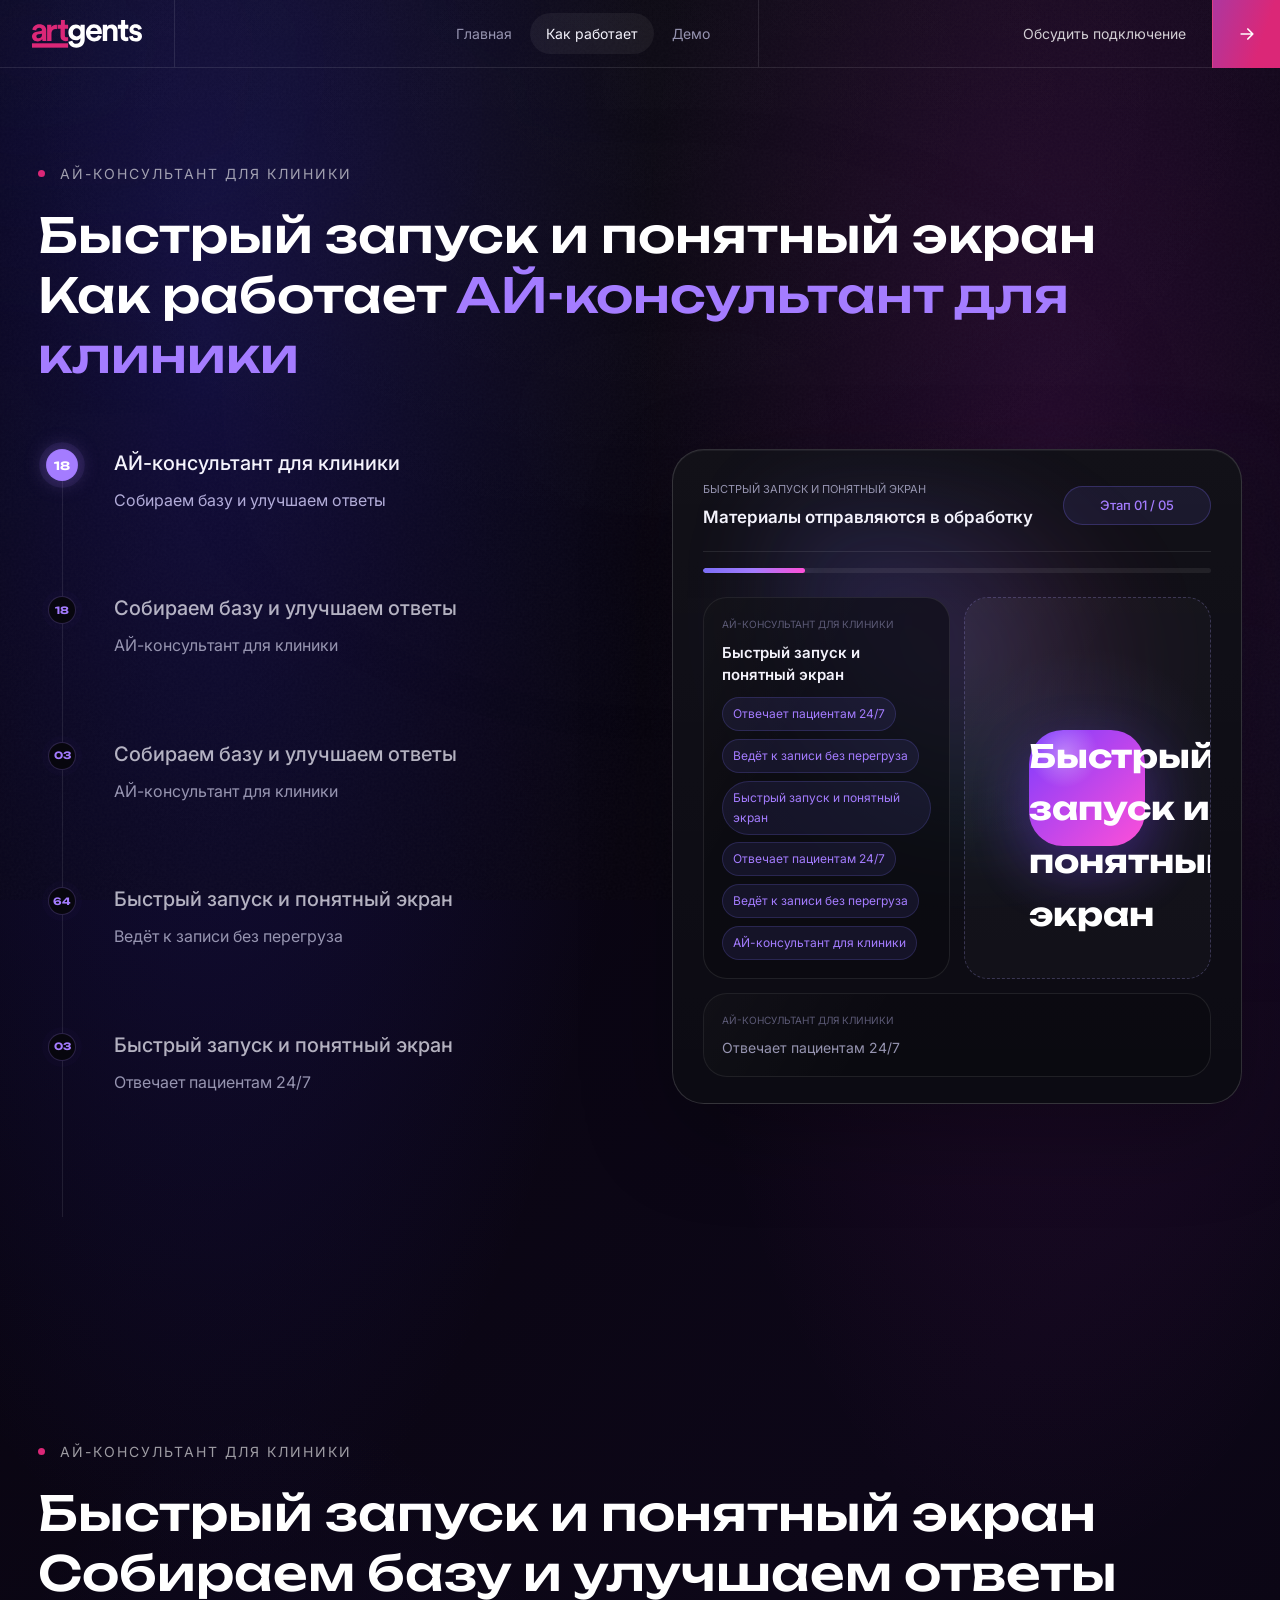
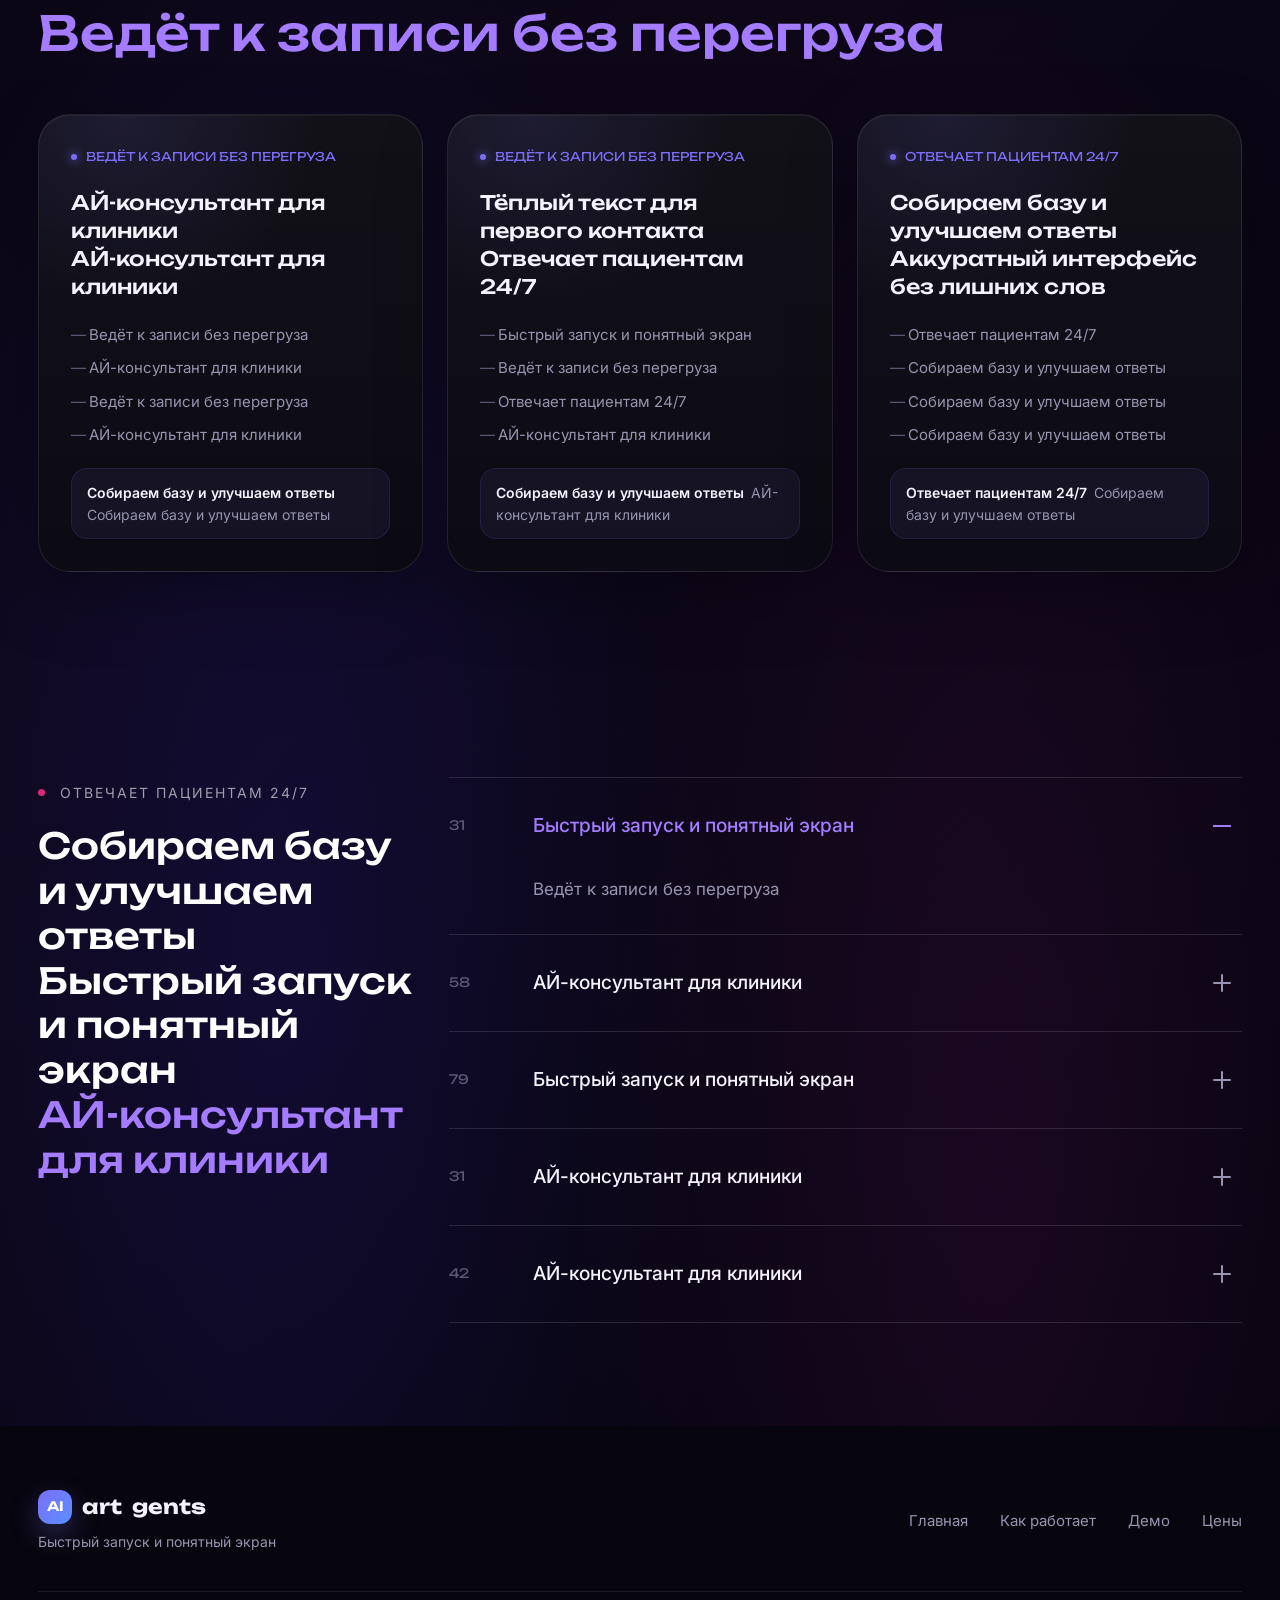
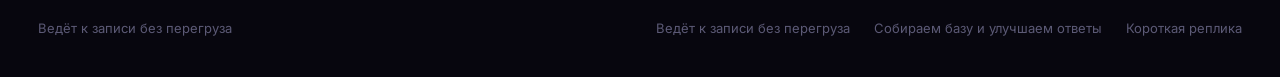
==== commit 3ed24e26: "14.06 - финальные правки главной" ====
--- a/how.html
+++ b/how.html
@@ -6,7 +6,7 @@
   <title>Как работает AI-консультант</title>
   <link rel="preconnect" href="https://fonts.googleapis.com">
   <link rel="preconnect" href="https://fonts.gstatic.com" crossorigin>
-  <link href="https://fonts.googleapis.com/css2?family=Geist:wght@400;500;600;700;800&display=swap" rel="stylesheet">
+  <link href="https://fonts.googleapis.com/css2?family=Inter:wght@300;400;500;600;700&display=swap" rel="stylesheet">
   <link rel="stylesheet" href="styles.css" />
   <link rel="stylesheet" href="how.css" />
 </head>
@@ -14,8 +14,7 @@
 
   <nav class="nav">
     <a href="index.html" class="nav__logo" aria-label="Artgents">
-      <span class="nav__logo-mark">AI</span>
-      <span class="nav__logo-text">art<span>gents</span></span>
+      <img src="assets/artgents-logo-header.svg" alt="Artgents" class="nav__logo-image" />
     </a>
     <div class="nav__links">
       <a href="index.html" class="nav__link">Главная</a>
--- a/styles.css
+++ b/styles.css
@@ -1,4 +1,6 @@
 /* ── TOKENS ─────────────────────────────────────────────── */
+@import url('https://fonts.googleapis.com/css2?family=Unbounded:wght@500;600;700&display=swap');
+
 :root {
   /* Dark backgrounds */
   --bg:       #07060e;   /* единый базовый тёмный */
@@ -23,7 +25,8 @@
 
   /* Accents */
   --accent:   #7b6ef6;
-  --accent-2: #a99ff8;
+  --accent-2: #A47CFF;
+  --accent-2-rgb: 164, 124, 255;
 
   /* Animation palette (phone, report, cards) */
   --anim-violet: #7c3cff;
@@ -36,15 +39,15 @@
 
   /* Heading colours */
   --heading-on-dark:     #ffffff;   /* база заголовка на тёмном фоне */
-  --heading-em-on-dark:  #a99ff8;   /* акцент <em> на тёмном — лаванда */
+  --heading-em-on-dark:  var(--accent-2);   /* акцент <em> на тёмном */
 
   /* Typography */
-  --font-head: 'Geist', system-ui, sans-serif;
-  --font-body: 'Geist', system-ui, sans-serif;
+  --font-head: 'Unbounded', 'Inter', system-ui, sans-serif;
+  --font-body: 'Inter', system-ui, sans-serif;
 
   /* Layout */
   --container: min(1440px, calc(100vw - clamp(32px, 6vw, 120px)));
-  --gap:       20px;
+  --gap:       30px;
 
   /* Radii */
   --r-xl: 32px;
@@ -73,30 +76,61 @@
 }
 
 body {
+  position: relative;
   font-family: var(--font-body);
+  font-optical-sizing: auto;
   font-size: 16px;
   line-height: 1.65;
   color: var(--text);
+  background: #080c21;
+  overflow-x: hidden;
+}
+
+body::before {
+  content: '';
+  position: fixed;
+  inset: -20%;
+  z-index: -2;
   background:
-    radial-gradient(ellipse at 16% 10%, rgba(60, 50, 228, 0.24), transparent 30%),
-    radial-gradient(ellipse at 82% 14%, rgba(186, 38, 190, 0.16), transparent 28%),
-    radial-gradient(ellipse at 22% 78%, rgba(60, 50, 228, 0.14), transparent 32%),
-    radial-gradient(ellipse at 78% 84%, rgba(186, 38, 190, 0.10), transparent 30%),
-    linear-gradient(135deg, #05030b 0%, #0d0718 52%, #05030b 100%);
-  overflow-x: hidden;
-}
-
-body::before {
+    radial-gradient(44% 38% at 16% 18%, rgba(98, 112, 255, 0.08) 0%, rgba(98, 112, 255, 0.04) 28%, transparent 72%),
+    radial-gradient(38% 34% at 84% 72%, rgba(77, 184, 255, 0.055) 0%, rgba(77, 184, 255, 0.024) 30%, transparent 74%),
+    radial-gradient(52% 46% at 52% 48%, rgba(255, 255, 255, 0.018) 0%, transparent 78%);
+  filter: blur(56px) saturate(108%);
+  opacity: 0.5;
+  animation: background-drift 38s ease-in-out infinite alternate;
+  will-change: transform;
+  pointer-events: none;
+}
+
+body::after {
   content: '';
   position: fixed;
   inset: 0;
   z-index: -1;
   background:
-    linear-gradient(rgba(255,255,255,.022) 1px, transparent 1px),
-    linear-gradient(90deg, rgba(255,255,255,.022) 1px, transparent 1px);
-  background-size: 72px 72px;
-  mask-image: linear-gradient(to bottom, rgba(0,0,0,.7), rgba(0,0,0,.08));
+    url("data:image/svg+xml,%3Csvg xmlns='http://www.w3.org/2000/svg' width='320' height='320' viewBox='0 0 320 320'%3E%3Cfilter id='n'%3E%3CfeTurbulence type='fractalNoise' baseFrequency='0.42' numOctaves='1' stitchTiles='stitch'/%3E%3CfeColorMatrix type='saturate' values='0'/%3E%3CfeComponentTransfer%3E%3CfeFuncA type='table' tableValues='0 0.072'/%3E%3C/feComponentTransfer%3E%3C/filter%3E%3Crect width='320' height='320' filter='url(%23n)' opacity='0.46'/%3E%3C/svg%3E"),
+    radial-gradient(120% 120% at 50% 10%, rgba(255,255,255,0.028) 0%, rgba(255,255,255,0) 42%),
+    radial-gradient(140% 120% at 50% 50%, rgba(0,0,0,0) 52%, rgba(2, 4, 12, 0.24) 100%),
+    linear-gradient(180deg, rgba(255,255,255,0.008) 0%, rgba(255,255,255,0) 16%, rgba(0,0,0,0.18) 100%);
+  background-size:
+    320px 320px,
+    auto,
+    auto,
+    auto;
+  opacity: 0.92;
   pointer-events: none;
+}
+
+@keyframes background-drift {
+  0% {
+    transform: translate3d(0, 0, 0) scale(1);
+  }
+  50% {
+    transform: translate3d(0.8%, -0.6%, 0) scale(1.02);
+  }
+  100% {
+    transform: translate3d(-0.9%, 0.8%, 0) scale(1.035);
+  }
 }
 
 a {
@@ -118,15 +152,23 @@
 
 /* ── TYPOGRAPHY ─────────────────────────────────────────── */
 h1, h2, h3, h4 {
-  font-family: var(--font-head);
+  font-family: 'Unbounded', var(--font-head);
   font-weight: 700;
   line-height: 1.05;
   color: var(--heading-on-dark);
 }
 
 h1 { font-size: clamp(48px, 5.5vw, 100px); }
-h2 { font-size: clamp(36px, 4vw, 72px); }
-h3 { font-size: clamp(22px, 1.8vw, 34px); }
+h2 {
+  font-size: 48px;
+  font-weight: 500;
+  line-height: 1.25;
+}
+h3 {
+  font-size: 20px;
+  font-weight: 500;
+  line-height: 1.4;
+}
 h4 { font-size: clamp(16px, 1.2vw, 22px); }
 
 h1 em,
@@ -152,11 +194,12 @@
 .label {
   display: inline-flex;
   align-items: center;
-  gap: 9px;
+  gap: 15px;
   font-size: 14px;
-  font-weight: 600;
+  font-weight: 400;
   text-transform: uppercase;
   margin-bottom: 20px;
+  letter-spacing: 2px;
 }
 
 .label::before {
@@ -174,8 +217,8 @@
 
 .section--dark .label::before,
 .hero .label::before {
-  background: var(--teal);
-  box-shadow: 0 0 0 0 rgba(0, 248, 198, 0.55);
+  background: #DB2777;
+  box-shadow: 0 0 0 0 rgba(219, 39, 119, 0.55);
   animation: label-pulse-teal 2s infinite;
 }
 
@@ -203,33 +246,90 @@
 }
 
 .btn--primary {
+  --btn-radius: 2px;
+  --btn-radius-hover: 18px;
+  --gradient-angle: 115.83deg;
+  --btn-ease: cubic-bezier(0.4, 0.03, 0.685, 0.22);
   position: relative;
+  display: inline-flex;
+  align-items: center;
+  justify-content: center;
+  width: auto;
+  height: auto;
   overflow: hidden;
-  isolation: isolate;
+  gap: 0;
+  min-height: 0;
+  padding: 1px;
+  border: 0;
+  border-radius: var(--btn-radius);
+  background: transparent;
   color: #fff;
-  background: linear-gradient(135deg, #6952e8, #9580ff);
-  box-shadow: 0 16px 40px rgba(105,82,232,0.36);
-  transition: box-shadow 0.32s ease, transform 0.22s ease;
+  font-family: Inter, Arial, sans-serif;
+  font-size: 16px;
+  font-weight: 500;
+  line-height: 1.3;
+  text-decoration: none;
+  white-space: nowrap;
+  cursor: pointer;
+  box-shadow: none;
+  appearance: none;
+  -webkit-appearance: none;
+  transition: all 0.4s var(--btn-ease);
 }
 
 .btn--primary::before {
-  content: '';
+  content: "";
   position: absolute;
   inset: 0;
-  z-index: -1;
-  background: linear-gradient(135deg, #8b72f8, #b8a4ff);
-  transform: scaleX(0);
-  transform-origin: left;
-  transition: transform 0.42s cubic-bezier(.4, 0, .2, 1);
-}
-
-.btn--primary:hover {
-  transform: translateY(-2px);
-  box-shadow: 0 22px 50px rgba(105,82,232,0.50);
-}
-
-.btn--primary:hover::before {
-  transform: scaleX(1);
+  z-index: 0;
+  border-radius: inherit;
+  background: linear-gradient(
+    var(--gradient-angle),
+    rgba(255, 228, 255, 0.5) 0%,
+    #db2777 60%,
+    #db2777 80%,
+    #f472b6 92.98%
+  );
+  transition: all 0.4s var(--btn-ease);
+}
+
+.btn__bg {
+  position: absolute;
+  inset: 1px;
+  z-index: 0;
+  border-radius: 2px;
+  background: linear-gradient(289deg, #db2777 30%, #963fb4 137%);
+  transition: all 0.4s var(--btn-ease);
+}
+
+.btn__text {
+  position: relative;
+  z-index: 2;
+  display: inline-flex;
+  align-items: center;
+  justify-content: center;
+  padding: 14px 20px;
+  font-family: Inter, Arial, sans-serif;
+  font-size: 16px;
+  font-weight: 500;
+  line-height: 1.3;
+  letter-spacing: 0;
+}
+
+.btn--primary:hover,
+.btn--primary:focus-visible {
+  border-radius: var(--btn-radius-hover);
+}
+
+.btn--primary:hover::before,
+.btn--primary:hover .btn__bg,
+.btn--primary:focus-visible::before,
+.btn--primary:focus-visible .btn__bg {
+  border-radius: var(--btn-radius-hover);
+}
+
+.btn--primary:focus-visible {
+  outline: none;
 }
 
 .btn--ghost {
@@ -241,6 +341,85 @@
 .btn--ghost:hover {
   background: rgba(255,255,255,0.06);
   border-color: rgba(255,255,255,0.24);
+}
+
+.btn--hero-outline {
+  --btn-ease: cubic-bezier(0.4, 0.03, 0.685, 0.22);
+  position: relative;
+  display: inline-flex;
+  align-items: center;
+  justify-content: center;
+  width: auto;
+  height: auto;
+  overflow: hidden;
+  gap: 0;
+  min-height: 0;
+  padding: 1px;
+  border: 0;
+  border-radius: 2px;
+  background: transparent;
+  color: #ffffff;
+  font-family: Inter, Arial, sans-serif;
+  font-size: 14px;
+  font-weight: 500;
+  line-height: 1.3;
+  text-decoration: none;
+  white-space: nowrap;
+  cursor: pointer;
+  box-shadow: none;
+  appearance: none;
+  -webkit-appearance: none;
+  transition: all 0.4s var(--btn-ease);
+}
+
+.btn--hero-outline::before {
+  content: "";
+  position: absolute;
+  inset: 0;
+  z-index: 0;
+  padding: 1px;
+  border-radius: 2px;
+  background: linear-gradient(
+    115.83deg,
+    rgba(255, 228, 255, 0.5) 0%,
+    rgba(255, 255, 255, 0) 37.55%,
+    rgba(255, 255, 255, 0) 46.68%,
+    rgba(255, 255, 255, 0) 55.79%,
+    #f472b6 92.98%
+  );
+  -webkit-mask:
+    linear-gradient(#fff 0 0) content-box,
+    linear-gradient(#fff 0 0);
+  -webkit-mask-composite: xor;
+  mask:
+    linear-gradient(#fff 0 0) content-box,
+    linear-gradient(#fff 0 0);
+  mask-composite: exclude;
+}
+
+.btn--hero-outline__text {
+  position: relative;
+  z-index: 2;
+  display: inline-flex;
+  align-items: center;
+  justify-content: center;
+  padding: 6px 12px;
+  background: transparent;
+}
+
+.btn--hero-outline:hover,
+.btn--hero-outline:focus-visible {
+  border-radius: 18px;
+  background: transparent;
+}
+
+.btn--hero-outline:hover::before,
+.btn--hero-outline:focus-visible::before {
+  border-radius: 18px;
+}
+
+.btn--hero-outline:focus-visible {
+  outline: none;
 }
 
 /* ── NAV ────────────────────────────────────────────────── */
@@ -271,12 +450,17 @@
 .nav__logo {
   display: flex;
   align-items: center;
-  gap: 10px;
   padding: 0 clamp(20px, 2.5vw, 36px);
   border-right: 1px solid rgba(255,255,255,0.10);
   font-family: var(--font-head);
   text-decoration: none;
   white-space: nowrap;
+}
+
+.nav__logo-image {
+  width: 110px;
+  height: auto;
+  flex-shrink: 0;
 }
 
 .nav__logo-mark {
@@ -356,6 +540,7 @@
   height: 68px;
   flex-shrink: 0;
   border-left: 1px solid rgba(255,255,255,0.10);
+  background: linear-gradient(289deg, #db2777 30%, #963fb4 137%);
   color: #fff;
   transition: background 0.22s ease;
 }
@@ -367,7 +552,7 @@
 }
 
 .nav__cta:hover .nav__cta-arrow {
-  background: rgba(255,255,255,0.07);
+  background: linear-gradient(289deg, #db2777 30%, #963fb4 137%);
 }
 
 .nav__cta:hover .nav__cta-arrow svg {
@@ -407,8 +592,17 @@
 /* ── HERO ───────────────────────────────────────────────── */
 .hero {
   position: relative;
-  padding-top: calc(68px + clamp(48px, 6vw, 96px));
-  padding-bottom: clamp(60px, 6vw, 100px);
+  min-height: 100vh;
+  min-height: 100dvh;
+}
+
+.hero > .shell {
+  min-height: 100vh;
+  min-height: 100dvh;
+  display: grid;
+  align-content: center;
+  padding-top: calc(68px + clamp(24px, 3vh, 40px));
+  padding-bottom: clamp(56px, 7vh, 88px);
 }
 
 .hero__grid {
@@ -432,12 +626,11 @@
 }
 
 .hero__sub {
-  font-family: var(--font-head);
+  font-family: var(--font-body);
   font-size: clamp(16px, 1.3vw, 22px);
-  font-weight: 500;
+  font-weight: 400;
   line-height: 1.3;
   color: var(--muted);
-  max-width: 42ch;
 }
 
 .hero__actions {
@@ -450,6 +643,29 @@
   display: grid;
   place-items: center;
   overflow: visible;
+}
+
+@media (max-width: 1120px) {
+  .hero {
+    min-height: auto;
+  }
+
+  .hero > .shell {
+    min-height: auto;
+    padding-top: calc(68px + clamp(24px, 4vw, 36px));
+    padding-bottom: clamp(40px, 7vw, 72px);
+  }
+
+  .hero__grid {
+    grid-template-columns: 1fr;
+    gap: clamp(28px, 5vw, 48px);
+  }
+
+  .hero__left {
+    align-items: center;
+    text-align: center;
+  }
+
 }
 
 /* ── SECTION BASE ───────────────────────────────────────── */
@@ -466,69 +682,133 @@
   margin-top: 16px;
 }
 
+.what__head h2 em {
+  display: block;
+  margin-top: 8px;
+  font-size: 64px;
+  line-height: 1.1;
+}
+
 .what__desc {
   margin-top: 18px;
-  max-width: 54ch;
   color: var(--muted);
   font-size: clamp(15px, 1vw, 18px);
   line-height: 1.7;
 }
 
-.what__cards {
-  display: grid;
-  grid-template-columns: repeat(3, minmax(0, 1fr));
+.what__story {
+  --what-visual-gap: clamp(20px, 2.6vw, 34px);
+  display: grid;
+  grid-template-columns: repeat(12, minmax(0, 1fr));
   gap: var(--gap);
-}
-
-.what-card {
-  min-height: 240px;
-  padding: clamp(20px, 2vw, 32px);
-  border-radius: var(--r-lg);
-  border: 1px solid var(--line);
+  align-items: start;
+}
+
+.what__visual-col {
+  grid-column: 1 / 7;
+  position: sticky;
+  top: var(--what-visual-gap);
+  align-self: start;
+}
+
+.what__visual-frame {
+  width: 90%;
+  margin-right: auto;
+}
+
+.what__visual {
+  position: relative;
+  height: min(calc(100vh - (var(--what-visual-gap) * 2)), 960px);
+  border-radius: 3px;
+  overflow: hidden;
+  background: rgba(7, 11, 31, 0.72);
+}
+
+.what__visual::before {
+  content: '';
+  position: absolute;
+  inset: 0;
+  border-radius: inherit;
   background:
-    linear-gradient(180deg, rgba(255,255,255,0.045), rgba(255,255,255,0.02)),
-    var(--bg);
-  display: flex;
-  flex-direction: column;
-  gap: 16px;
-  transition: box-shadow 0.22s ease;
-}
-
-.what-card:hover {
-  box-shadow: 0 18px 56px rgba(0,0,0,0.28);
-}
-
-.what-card__num {
-  width: 34px;
-  height: 34px;
-  border-radius: 10px;
+    linear-gradient(90deg, transparent 0%, rgba(169,159,248,0.24) 50%, transparent 100%) bottom / 100% 1px no-repeat;
+  pointer-events: none;
+  z-index: 1;
+}
+
+.what__visual img {
+  width: 100%;
+  height: 100%;
+  object-fit: cover;
+  object-position: center top;
+  transform: scale(1);
+  transform-origin: center center;
+  transition: transform 4.8s cubic-bezier(.2, .8, .2, 1);
+  will-change: transform;
+}
+
+.what__visual-col.is-active .what__visual img {
+  transform: scale(1.08);
+}
+
+.what__list {
+  grid-column: 7 / 13;
+  display: grid;
+  gap: clamp(22px, 2.4vw, 30px);
+}
+
+.what-item {
+  position: relative;
+  display: grid;
+  gap: 30px;
+  padding: 0 0 30px 0;
+}
+
+.what-item::after {
+  content: '';
+  position: absolute;
+  left: 0;
+  right: 0;
+  bottom: 0;
+  height: 1px;
+  background: linear-gradient(90deg, rgba(169,159,248,0.44), rgba(169,159,248,0.18) 58%, rgba(169,159,248,0) 100%);
+}
+
+.what-item:last-child::after {
+  display: none;
+}
+
+.what-item__num,
+.what-item__body {
+  position: relative;
+  z-index: 1;
+}
+
+.what-item__num {
+  width: 30px;
+  height: 30px;
+  border-radius: 8px;
   display: inline-flex;
   align-items: center;
   justify-content: center;
   flex-shrink: 0;
-  background: var(--accent);
+  background: var(--accent-2);
   color: #fff;
   font-family: var(--font-head);
   font-size: 13px;
   font-weight: 700;
 }
 
-.what-card__body {
-  display: flex;
-  flex-direction: column;
+.what-item__body {
+  display: grid;
   gap: 10px;
-  margin-top: auto;
-}
-
-.what-card h3 {
-  font-size: clamp(16px, 1.3vw, 22px);
-  line-height: 1.2;
-  color: var(--text);
-}
-
-.what-card p {
+}
+
+.what-item h3 { color: var(--text); }
+
+.what-item p {
   color: var(--muted);
-  font-size: 16px;
+  font-size: 18px;
+  font-weight: 300;
   line-height: 1.7;
 }
 
@@ -538,152 +818,204 @@
   background: transparent;
 }
 
-.problems__grid {
-  display: grid;
-  grid-template-columns: repeat(12, 1fr);
+#problems {
+  --problems-pad: clamp(80px, 8vw, 140px);
+  padding-block: var(--problems-pad);
+}
+
+.problems__layout {
+  display: grid;
+  gap: clamp(32px, 4vw, 56px);
+}
+
+.problems__top {
+  display: grid;
+  grid-template-columns: repeat(12, minmax(0, 1fr));
   gap: var(--gap);
   align-items: start;
 }
 
 .problems__copy {
-  grid-column: 1 / 5;
-  position: sticky;
-  top: 120px;
+  grid-column: 1 / 7;
   display: flex;
   flex-direction: column;
-  gap: 32px;
+  gap: 28px;
+  padding-right: clamp(24px, 3vw, 56px);
 }
 
 .problems__desc {
   color: var(--muted);
   font-size: clamp(15px, 1vw, 17px);
   line-height: 1.75;
-  margin-top: auto;
 }
 
 .problems__copy h2 {
   margin-top: 12px;
 }
 
-.problems__stack {
-  grid-column: 5 / 13;
+.problems__notes {
+  grid-column: 7 / 13;
+}
+
+.problems__notes {
+  display: grid;
+  gap: 18px;
+  align-content: center;
+  padding-block: 40px;
+  position: relative;
+}
+
+.problems__notes::before,
+.problems__notes::after {
+  content: '';
+  position: absolute;
+  left: 0;
+  right: 0;
+  height: 1px;
+  pointer-events: none;
+}
+
+.problems__notes::before {
+  top: 0;
+  background: linear-gradient(90deg, rgba(169,159,248,0), rgba(169,159,248,0.26) 24%, rgba(169,159,248,0.42) 50%, rgba(169,159,248,0.22) 76%, rgba(169,159,248,0) 100%);
+}
+
+.problems__notes::after {
+  bottom: 0;
+  background: linear-gradient(90deg, rgba(169,159,248,0), rgba(169,159,248,0.22) 24%, rgba(169,159,248,0.38) 50%, rgba(169,159,248,0.18) 76%, rgba(169,159,248,0) 100%);
+}
+
+.problems__notes p {
+  font-size: 18px;
+  font-weight: 300;
+  line-height: 1.7;
+  color: var(--muted);
+}
+
+@media (max-width: 1120px) {
+  .what__story {
+    grid-template-columns: 1fr;
+  }
+
+  .what__visual-col,
+  .what__list {
+    grid-column: auto;
+  }
+
+  .what__visual-col {
+    position: relative;
+    top: auto;
+  }
+
+  .what__visual-frame {
+    width: 100%;
+  }
+
+  .what__visual {
+    height: min(70vh, 720px);
+  }
+
+  .problems__top {
+    grid-template-columns: 1fr;
+    gap: clamp(28px, 4vw, 44px);
+  }
+
+  .problems__copy,
+  .problems__notes {
+    grid-column: auto;
+  }
+
+  .problems__copy {
+    padding-right: 0;
+  }
+}
+
+@media (max-width: 768px) {
+  .btn--hero-outline {
+    font-size: 14px;
+    letter-spacing: -0.28px;
+  }
+
+  .btn--hero-outline__text {
+    padding: 12px 18px;
+  }
+
+  .what__visual {
+    height: min(62vh, 560px);
+  }
+
+  .what-item {
+    padding: 0 0 26px 0;
+  }
+
+  .problems__notes p {
+    font-size: 20px;
+  }
+
+  .nav__links { display: none; }
+  .nav { padding: 10px 12px 10px 16px; }
+}
+
+/* RESULTS SECTION */
+.results__layout {
+  display: grid;
+  grid-template-columns: repeat(2, minmax(0, 1fr));
+  gap: 30px;
+  align-items: stretch;
+}
+
+.results__left {
+  display: flex;
+  flex-direction: column;
+  min-height: 100%;
+  padding-right: clamp(24px, 3vw, 56px);
+}
+
+.results__intro {
+  display: flex;
+  flex-direction: column;
+  gap: clamp(24px, 3vw, 40px);
+}
+
+.results__right {
+  display: flex;
+  flex-direction: column;
+  min-height: 100%;
+}
+
+.results__cards {
+  display: grid;
+  grid-template-columns: 1fr;
+  gap: 50px;
+  margin-top: auto;
+  padding-bottom: 2px;
+}
+
+.result-card {
+  min-height: auto;
+  padding: 0;
+  border-radius: 0;
+  background: transparent;
   display: flex;
   flex-direction: column;
   gap: 16px;
-  padding-bottom: clamp(60px, 8vw, 120px);
-}
-
-.problem-card {
-  position: sticky;
-  padding: clamp(28px, 2.8vw, 44px);
-  border-radius: var(--r-xl);
-  border: 1px solid var(--line);
-  background: var(--bg-3);
-  display: flex;
-  flex-direction: column;
-  gap: 16px;
-  transition: border-color 0.25s;
-}
-
-.problem-card:nth-child(1) { top: 112px; }
-.problem-card:nth-child(2) { top: 128px; }
-.problem-card:nth-child(3) { top: 144px; }
-.problem-card:nth-child(4) { top: 160px; }
-
-.problem-card:hover {
-  border-color: var(--line-2);
-}
-
-.problem-card__num {
-  font-family: var(--font-head);
-  font-size: 11px;
-  font-weight: 600;
-  color: var(--accent-2);
-  opacity: 0.7;
-}
-
-.problem-card__body {
-  display: flex;
-  flex-direction: column;
-  gap: 10px;
-}
-
-.problem-card__body h3 {
-  font-size: clamp(20px, 1.7vw, 30px);
-}
-
-.problem-card__body p {
-  color: var(--muted);
-  font-size: 16px;
-  line-height: 1.75;
-  max-width: 56ch;
-}
-
-@media (max-width: 1120px) {
-  .what__cards {
-    grid-template-columns: repeat(2, minmax(0, 1fr));
-  }
-}
-
-@media (max-width: 768px) {
-  .what__cards {
-    grid-template-columns: 1fr;
-  }
-
-  .nav__links { display: none; }
-  .nav { padding: 10px 12px 10px 16px; }
-}
-/* ?? RESULTS SECTION ?????????????????????????????????????? */
-.results__head {
-  margin-bottom: clamp(40px, 4vw, 64px);
-}
-
-.results__copy h2 {
-  margin-top: 12px;
-}
-
-/* 12-col × 2-row bento grid */
-.results__grid {
-  display: grid;
-  grid-template-columns: repeat(12, 1fr);
-  grid-auto-rows: 1fr;
-  gap: var(--gap);
-}
-
-.results__grid > :nth-child(1) { grid-column: 1 / 5;  grid-row: 1; }
-.results__grid > :nth-child(2) { grid-column: 1 / 5;  grid-row: 2; }
-.results__grid > :nth-child(3) { grid-column: 5 / 10; grid-row: 1 / 3; }
-.results__grid > :nth-child(4) { grid-column: 10 / 13; grid-row: 1; }
-.results__grid > :nth-child(5) { grid-column: 10 / 13; grid-row: 2; }
-
-/* Base card */
-.result-card {
-  padding: clamp(24px, 2vw, 32px);
-  border-radius: var(--r-xl);
-  border: 1px solid var(--line);
-  background:
-    linear-gradient(180deg, rgba(255,255,255,0.045), rgba(255,255,255,0.02)),
-    var(--bg);
-  display: flex;
-  flex-direction: column;
-  gap: 16px;
-  transition: box-shadow 0.22s ease;
-}
-
-.result-card:hover {
-  box-shadow: 0 18px 56px rgba(0,0,0,0.28);
-}
-
-/* Check icon badge */
+  align-items: start;
+}
+
+.result-card::before,
+.result-card::after {
+  display: none;
+}
+
 .result-card__check {
-  width: 34px;
-  height: 34px;
-  border-radius: 10px;
+  width: 30px;
+  height: 30px;
+  border-radius: 8px;
   display: inline-flex;
   align-items: center;
   justify-content: center;
   flex-shrink: 0;
-  background: var(--accent);
+  background: var(--accent-2);
   color: #fff;
 }
 
@@ -696,74 +1028,202 @@
 .result-card__body {
   display: flex;
   flex-direction: column;
-  gap: 8px;
-  margin-top: auto;
-}
-
-.result-card h3 {
-  font-size: clamp(16px, 1.2vw, 20px);
+  gap: 10px;
+  margin-top: 0;
+}
+
+.result-card h3 { color: var(--text); }
+
+.result-card p {
+  color: var(--muted);
+  font-size: 18px;
+  font-weight: 300;
+  line-height: 1.7;
+}
+
+.results__phone-card {
+  position: relative;
+  min-height: 380px;
+  border-radius: var(--r-xl);
+  overflow: visible;
+  background: #cba3cf;
+  box-shadow: 0 30px 80px rgba(7, 11, 31, 0.26);
+}
+
+.results__phone-card::before {
+  content: none;
+}
+
+.results__phone-image {
+  position: absolute;
+  right: clamp(14px, 2vw, 28px);
+  bottom: 0;
+  width: auto;
+  max-width: none;
+  height: clamp(460px, 36vw, 520px);
+  filter: drop-shadow(0 26px 48px rgba(15, 23, 42, 0.22));
+  pointer-events: none;
+  user-select: none;
+}
+
+.results__feature {
+  position: relative;
+  min-height: auto;
+  margin-top: 24px;
+  padding: 0;
+  border-radius: 0;
+  border: none;
+  background: transparent;
+  display: flex;
+  flex-direction: column;
+  justify-content: flex-start;
+  gap: 0;
+}
+
+.results__feature::before {
+  content: none;
+}
+
+.results__feature:hover::before {
+  opacity: 1;
+}
+
+.results-feature__content {
+  display: flex;
+  flex-direction: column;
+  align-items: flex-start;
+  gap: 18px;
+}
+
+.results-feature__content h3 {
+  margin-top: 30px;
+  font-size: 36px;
   line-height: 1.2;
   color: var(--text);
 }
 
-.result-card p {
+.results-feature__content p {
   color: var(--muted);
-  font-size: 16px;
+  font-size: 18px;
+  font-weight: 300;
   line-height: 1.7;
 }
 
-/* Featured (center) card */
-.result-card--featured {
-  background: linear-gradient(135deg, var(--accent) 0%, #9b8cf9 100%);
-  border-color: transparent;
-  box-shadow: 0 24px 64px rgba(123,110,246,0.28);
-  color: #fff;
-  position: relative;
-  overflow: hidden;
-}
-
-.result-card--featured:hover {
-  border-color: transparent;
-  box-shadow: 0 28px 80px rgba(123,110,246,0.36);
-}
-
-.result-card--featured h3 {
-  color: #fff;
-  font-size: clamp(20px, 1.6vw, 26px);
-}
-
-.result-card--featured p {
-  color: rgba(255,255,255,0.78);
-  font-size: clamp(14px, 1vw, 16px);
-}
-
-/* Large icon */
-.result-card__big-icon {
-  width: 64px;
-  height: 64px;
-  border-radius: 20px;
-  display: grid;
-  place-items: center;
-  color: #fff;
-  background: rgba(255,255,255,0.18);
-  border: 1px solid rgba(255,255,255,0.24);
-  flex: 0 0 auto;
-}
-
-.result-card__big-icon svg {
-  width: 30px;
-  height: 30px;
-}
-
-/* Content takes left 60% — right 40% reserved for future image */
-.result-card__content {
-  max-width: 60%;
-  display: flex;
-  flex-direction: column;
-  gap: 16px;
-  margin-top: auto;
-}
-
+.results__feature .btn--hero-outline {
+  margin-top: 32px;
+  padding: 1px;
+  border: 0;
+  border-radius: 2px;
+  background: rgba(9, 12, 29, 0.98);
+  color: #f4f3fc;
+  box-shadow: none;
+  transition: none;
+}
+
+.results__feature .btn--hero-outline::before {
+  content: "";
+  border-radius: 2px;
+  background: linear-gradient(
+    105deg,
+    rgba(255, 255, 255, 0.34) 0%,
+    rgba(255, 255, 255, 0.06) 36%,
+    rgba(255, 255, 255, 0) 58%,
+    rgba(244, 114, 182, 0.92) 100%
+  );
+}
+
+.results__feature .btn--hero-outline__text {
+  padding: 16px 18px;
+  background: #0c1025;
+}
+
+.results__feature .btn--hero-outline:hover,
+.results__feature .btn--hero-outline:focus-visible {
+  border-radius: 2px;
+  background: rgba(9, 12, 29, 0.98);
+}
+
+#results {
+  padding-bottom: clamp(52px, 5vw, 72px);
+}
+
+#analytics {
+  padding-top: clamp(52px, 5vw, 72px);
+}
+
+#analytics::before {
+  content: "";
+  position: absolute;
+  top: 0;
+  left: 50%;
+  width: var(--container);
+  height: 1px;
+  transform: translateX(-50%);
+  background: linear-gradient(
+    90deg,
+    rgba(169, 159, 248, 0) 0%,
+    rgba(169, 159, 248, 0.16) 14%,
+    rgba(169, 159, 248, 0.32) 50%,
+    rgba(169, 159, 248, 0.16) 86%,
+    rgba(169, 159, 248, 0) 100%
+  );
+  pointer-events: none;
+}
+
+@media (max-width: 1120px) {
+  .results__layout {
+    grid-template-columns: 1fr;
+    align-items: start;
+  }
+
+  .results__left,
+  .results__right {
+    min-height: auto;
+  }
+
+  .results__cards {
+    margin-top: 0;
+    padding-bottom: 0;
+  }
+
+  .results__left {
+    padding-right: 0;
+  }
+}
+
+@media (max-width: 768px) {
+  .results__right {
+    gap: 18px;
+    padding-top: 0;
+  }
+
+  .results__cards {
+    grid-template-columns: 1fr;
+  }
+
+  .result-card {
+    gap: 14px;
+  }
+
+  .results__phone-card {
+    min-height: 320px;
+  }
+
+  .results__phone-image {
+    right: 10px;
+    bottom: 0;
+    width: auto;
+    height: min(420px, 88vw);
+  }
+
+  .results-feature__content h3 {
+    font-size: 34px;
+  }
+
+  .results-feature__content p {
+    font-size: 17px;
+  }
+}
 /* ── PRICING SECTION ────────────────────────────────────── */
 .pricing__grid {
   display: grid;
@@ -780,17 +1240,22 @@
 }
 
 .pricing__copy h2 {
-  font-size: 54px;
+  font-size: 40px;
   color: var(--heading-on-dark);
   margin-top: 16px;
 }
 
+.pricing__copy h2 span {
+  display: block;
+  color: var(--heading-em-on-dark);
+}
+
 .pricing__desc {
   margin-top: auto;
-  font-size: 17px;
-  line-height: 1.65;
+  font-size: 18px;
+  font-weight: 300;
+  line-height: 1.7;
   color: var(--muted);
-  max-width: 36ch;
 }
 
 /* Col 5–8: dark price card */
@@ -838,9 +1303,9 @@
 
 .price-card__num {
   font-family: var(--font-head);
-  font-size: clamp(44px, 4vw, 68px);
+  font-size: 40px;
   font-weight: 700;
-  color: #fff;
+  color: var(--accent-2);
   line-height: 1;
 }
 
@@ -885,69 +1350,30 @@
   text-align: center;
 }
 
-/* Col 9–12: info */
-.pricing__info {
+.price-card--alt {
   grid-column: 9 / 13;
-  display: flex;
-  flex-direction: column;
-  gap: 20px;
-}
-
-.pricing__info-top {
-  display: flex;
-  flex-direction: column;
-  gap: 16px;
-  flex: 1;
-}
-
-.pricing__info h3 {
-  font-size: clamp(20px, 1.6vw, 26px);
-  line-height: 1.2;
-  color: var(--heading-on-dark);
-}
-
-.pricing__info p {
-  color: var(--muted);
-  font-size: 16px;
-  line-height: 1.65;
-}
-
-.pricing__feat {
-  display: flex;
-  align-items: center;
-  gap: 14px;
-  padding: 16px 18px;
-  border-radius: var(--r-md);
-  background: rgba(255,255,255,0.045);
-  border: 1px solid var(--line);
-  backdrop-filter: blur(12px);
-  -webkit-backdrop-filter: blur(12px);
-}
-
-.pricing__feat-icon {
-  width: 42px;
-  height: 42px;
-  border-radius: 13px;
-  display: grid;
-  place-items: center;
-  flex-shrink: 0;
-  color: #fff;
   background:
-    radial-gradient(circle at 28% 18%, rgba(255,255,255,0.52), transparent 28%),
-    linear-gradient(135deg, #7c3cff, #ff4fd8);
-  box-shadow: 0 10px 24px rgba(124,60,255,0.32);
-}
-
-.pricing__feat-icon svg {
-  width: 20px;
-  height: 20px;
-}
-
-.pricing__feat p {
-  font-size: 15px;
-  font-weight: 600;
-  line-height: 1.7;
-  color: var(--text);
+    linear-gradient(180deg, rgba(255,255,255,0.035), rgba(255,255,255,0.015)),
+    var(--bg);
+}
+
+.price-card--alt::before {
+  width: 76%;
+  height: 58%;
+  top: -12%;
+  right: -18%;
+  background:
+    radial-gradient(circle at 38% 42%, rgba(45,212,191,0.24), transparent 58%),
+    radial-gradient(circle at 68% 28%, rgba(123,110,246,0.26), transparent 54%);
+  filter: blur(46px);
+}
+
+.price-card--alt .price-card__for {
+  color: var(--teal);
+}
+
+.price-card--alt .price-card__btn {
+  border-color: rgba(255,255,255,0.18);
 }
 
 /* ── CTA BLOCK ──────────────────────────────────────────── */
@@ -981,8 +1407,6 @@
 
 .cta-block__left h2 {
   color: var(--heading-on-dark);
-  font-size: clamp(28px, 2.6vw, 46px);
-  line-height: 1.1;
 }
 
 .cta-block__right {
@@ -993,7 +1417,8 @@
 
 .cta-block__right p {
   color: var(--muted);
-  font-size: 17px;
+  font-size: 18px;
+  font-weight: 300;
   line-height: 1.7;
 }
 
@@ -1116,9 +1541,9 @@
 
 .analytics__desc {
   color: var(--muted);
-  font-size: clamp(15px, 1.1vw, 18px);
-  line-height: 1.75;
-  max-width: 44ch;
+  font-size: 18px;
+  font-weight: 300;
+  line-height: 1.7;
 }
 
 .analytics__right {
@@ -1176,7 +1601,7 @@
   font-size: clamp(22px, 2vw, 32px);
   font-weight: 700;
   line-height: 1;
-  color: var(--text);
+  color: var(--accent-2);
 }
 
 .analytics-stat__label {
--- a/how.css
+++ b/how.css
@@ -34,7 +34,6 @@
 }
 
 .how-launch__head h2 {
-  font-size: clamp(32px, 3.6vw, 62px);
   margin-top: 0;
 }
 
@@ -97,16 +96,13 @@
   font-weight: 700;
   color: var(--accent-2);
   background: var(--bg);
-  border: 1px solid rgba(123, 110, 246, 0.24);
-  box-shadow: 0 0 0 6px rgba(123, 110, 246, 0.02);
+  border: 1px solid rgba(var(--accent-2-rgb), 0.24);
+  box-shadow: 0 0 0 6px rgba(var(--accent-2-rgb), 0.02);
   transition: transform 300ms ease, background 300ms ease, border-color 300ms ease, box-shadow 300ms ease;
 }
 
 .process-step h3 {
   font-family: var(--font-body);
-  font-size: 19px;
-  line-height: 1.35;
-  font-weight: 600;
   margin-bottom: 10px;
   color: rgba(244, 243, 252, 0.72);
   transition: color 300ms ease;
@@ -117,15 +113,15 @@
   font-size: 16px;
   line-height: 1.72;
   margin: 0;
-  max-width: 46ch;
   transition: color 300ms ease;
 }
 
 .process-step.is-active .step-dot {
   transform: scale(1.14);
-  background: rgba(123, 110, 246, 0.12);
-  border-color: rgba(169, 159, 248, 0.65);
-  box-shadow: 0 0 0 6px rgba(123, 110, 246, 0.09), 0 0 20px rgba(123, 110, 246, 0.36);
+  color: #fff;
+  background: var(--accent-2);
+  border-color: rgba(var(--accent-2-rgb), 0.65);
+  box-shadow: 0 0 0 6px rgba(var(--accent-2-rgb), 0.09), 0 0 20px rgba(var(--accent-2-rgb), 0.36);
 }
 
 .process-step.is-active h3 { color: var(--text); }
@@ -423,9 +419,9 @@
 }
 
 .check-pill {
-  color: var(--green);
-  background: rgba(74, 222, 128, 0.10);
-  border: 1px solid rgba(74, 222, 128, 0.20);
+  color: #fff;
+  background: var(--accent-2);
+  border: 1px solid rgba(var(--accent-2-rgb), 0.32);
   padding: 2px 7px;
   border-radius: 999px;
   font-size: 11px;
@@ -469,7 +465,7 @@
   font-family: var(--font-head);
   font-size: 38px;
   font-weight: 700;
-  color: var(--text);
+  color: var(--accent-2);
   line-height: 1;
 }
 
@@ -654,9 +650,7 @@
 }
 
 .how-months__head h2 {
-  font-size: clamp(32px, 3.6vw, 62px);
   margin-top: 0;
-  max-width: 24ch;
   color: var(--heading-on-dark);
 }
 
@@ -729,8 +723,6 @@
 }
 
 .month-card h3 {
-  font-size: clamp(20px, 1.7vw, 26px);
-  line-height: 1.2;
   margin-bottom: 22px;
   color: var(--text);
 }
@@ -895,7 +887,6 @@
 }
 
 .faq-answer {
-  max-width: 680px;
   padding: 0 56px 30px 84px;
   color: var(--muted);
   font-size: 17px;
